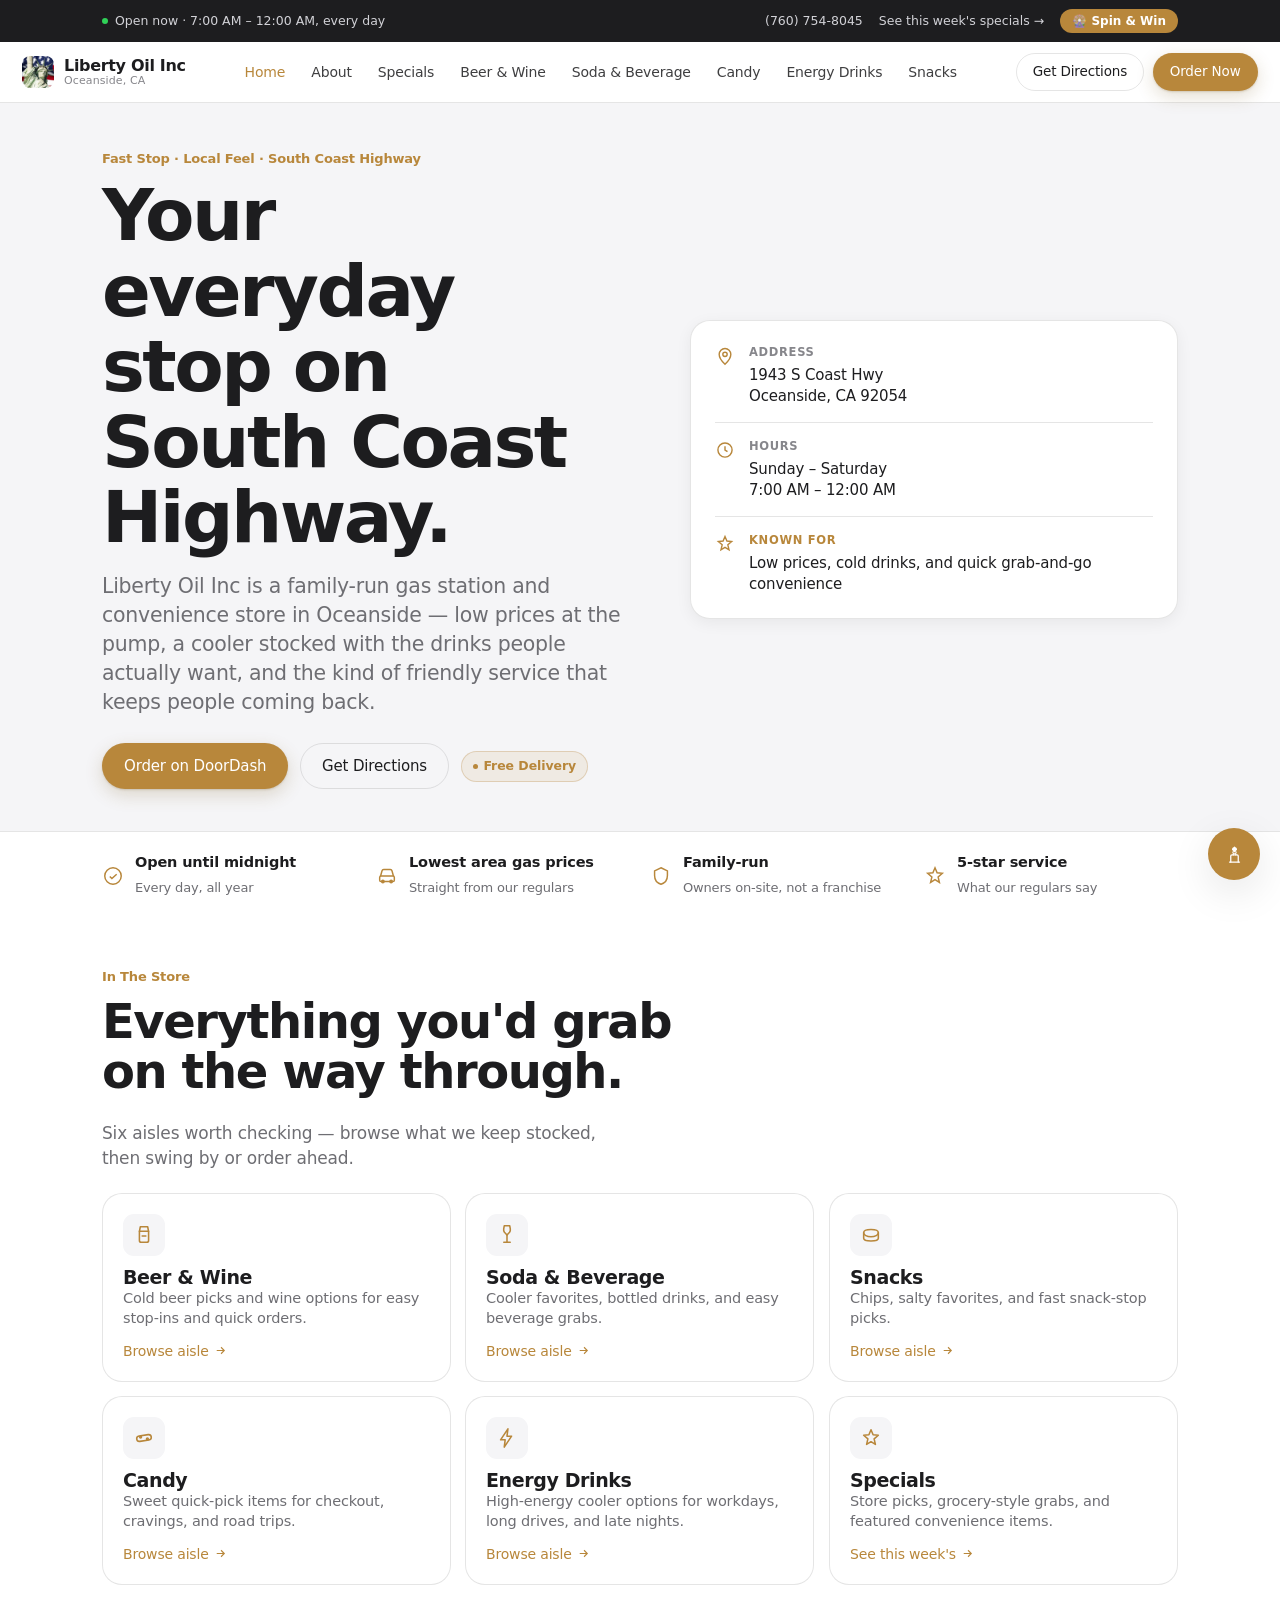
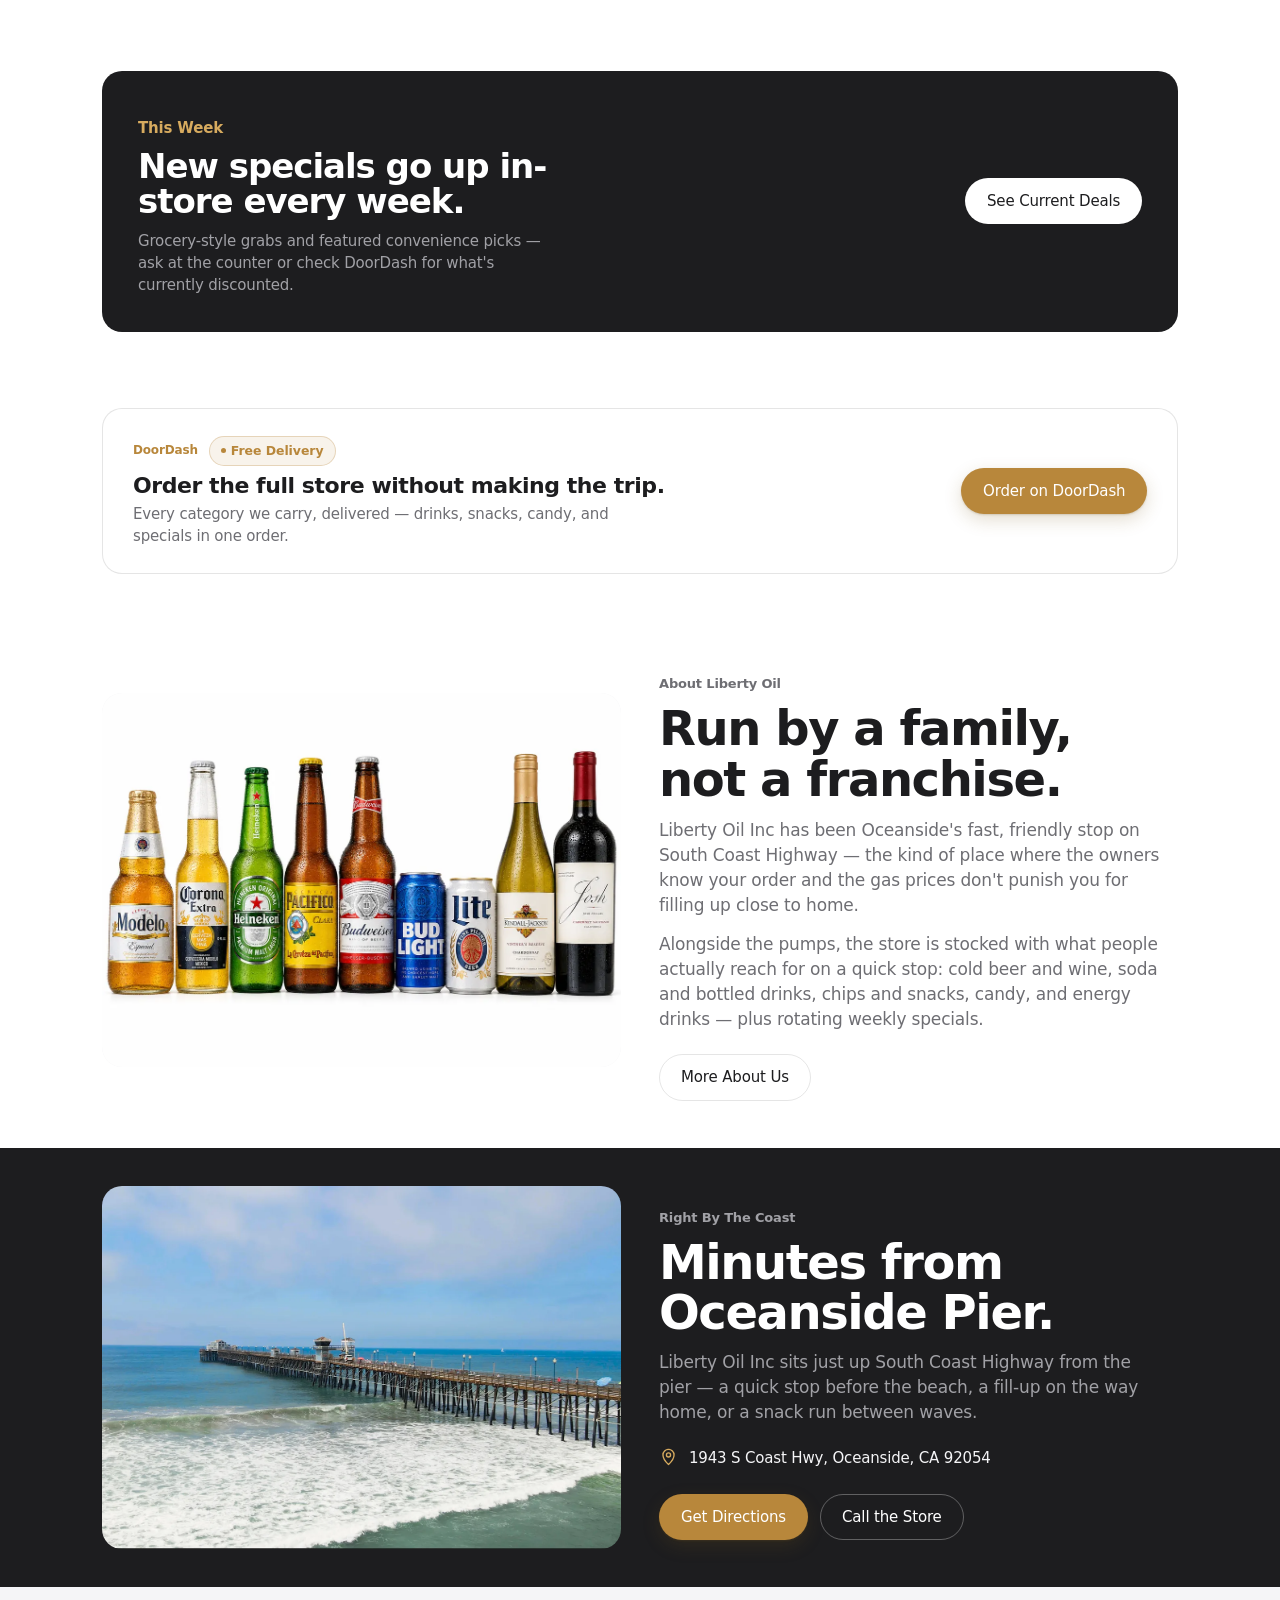
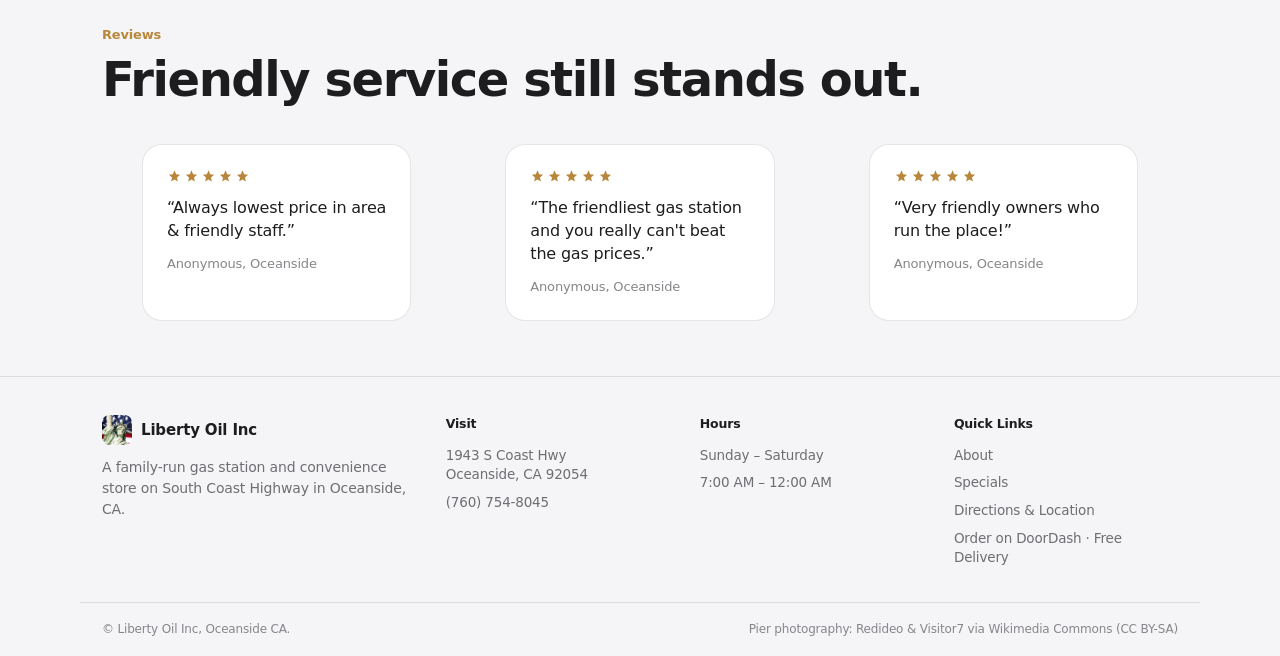
==== index.html @ 37304c06 "Add Free Delivery, 3D depth effects, tighter rhythm Free Delivery: a gold pill sits next to every Do" ====
<!DOCTYPE html>
<html lang="en">
<head>
  <meta charset="UTF-8">
  <meta name="viewport" content="width=device-width, initial-scale=1, viewport-fit=cover">
  <title>Liberty Oil Inc | Home</title>
  <meta name="description" content="Liberty Oil Inc in Oceanside, CA offers gas, drinks, snacks, candy, beer and wine, energy drinks, and weekly store picks.">
  <meta name="theme-color" content="#0a1c2e">
  <link rel="icon" href="assets/icons/favicon-32.png" sizes="32x32" type="image/png">
  <link rel="apple-touch-icon" href="assets/icons/apple-touch-icon.png">
  <meta name="apple-mobile-web-app-capable" content="yes">
  <meta name="apple-mobile-web-app-status-bar-style" content="black-translucent">
  <link rel="stylesheet" href="styles.css">
</head>
<body>
  <div class="topbar">
    <div class="container topbar-inner">
      <span class="open-status"><span class="open-dot"></span>Open now &middot; 7:00 AM &ndash; 12:00 AM, every day</span>
      <div class="topbar-actions">
        <a href="tel:+17607548045">(760) 754-8045</a>
        <a href="specials.html">See this week's specials &rarr;</a>
        <button class="spin-slot" id="spinSlot" type="button"></button>
      </div>
    </div>
  </div>
  <header class="site-header">
    <div class="nav">
      <a class="brand" href="index.html">
        <img class="brand-mark" src="assets/icons/logo-header.png" alt="" width="38" height="38">
        <span class="brand-text">
          <strong>Liberty Oil Inc</strong>
          <small>Oceanside, CA</small>
        </span>
      </a>
      <nav class="nav-links" id="navLinks" aria-label="Primary">
      <a class="active" href="index.html">Home</a>
      <a href="about.html">About</a>
      <a href="specials.html">Specials</a>
      <a href="beer-wine.html">Beer & Wine</a>
      <a href="soda-beverage.html">Soda & Beverage</a>
      <a href="candy.html">Candy</a>
      <a href="energy-drinks.html">Energy Drinks</a>
      <a href="snacks.html">Snacks</a>
        <a class="btn btn-ghost nav-links-cta" href="https://www.google.com/maps/search/?api=1&query=1943+S+Coast+Hwy+Oceanside+CA+92054" target="_blank" rel="noreferrer">Get Directions</a>
      </nav>
      <div class="nav-cta">
        <a class="btn btn-ghost btn-sm" href="https://www.google.com/maps/search/?api=1&query=1943+S+Coast+Hwy+Oceanside+CA+92054" target="_blank" rel="noreferrer">Get Directions</a>
        <a class="btn btn-primary btn-sm" href="https://www.doordash.com/convenience/store/24620532" target="_blank" rel="noreferrer">Order Now</a>
        <button class="nav-toggle" id="navToggle" aria-label="Menu" aria-expanded="false" aria-controls="navLinks">
          <svg viewBox="0 0 24 24" fill="none" stroke="currentColor" stroke-width="2" stroke-linecap="round"><path d="M4 7h16M4 12h16M4 17h16"/></svg>
        </button>
      </div>
    </div>
  </header>
<main>
  <section class="hero">
    <div class="container hero-inner">
      <div class="hero-copy">
        <p class="eyebrow">Fast Stop &middot; Local Feel &middot; South Coast Highway</p>
        <h1>Your everyday stop on South Coast Highway.</h1>
        <p class="lede">Liberty Oil Inc is a family-run gas station and convenience store in Oceanside &mdash; low prices at the pump, a cooler stocked with the drinks people actually want, and the kind of friendly service that keeps people coming back.</p>
        <div class="hero-cta-row">
          <a class="btn btn-primary" href="https://www.doordash.com/convenience/store/24620532" target="_blank" rel="noreferrer">Order on DoorDash</a>
          <a class="btn btn-ghost btn-on-dark" href="https://www.google.com/maps/search/?api=1&query=1943+S+Coast+Hwy+Oceanside+CA+92054" target="_blank" rel="noreferrer">Get Directions</a>
<span class="free-tag">Free Delivery</span>
        </div>
      </div>
      <aside class="signpost">
        <div class="signpost-inner">
          <div class="sign-row">
            <svg class="sign-icon" viewBox="0 0 24 24" fill="none" stroke="currentColor" stroke-width="1.7"><path d="M12 22s7-6.4 7-12a7 7 0 1 0-14 0c0 5.6 7 12 7 12Z"/><circle cx="12" cy="10" r="2.6"/></svg>
            <div>
              <div class="sign-label">Address</div>
              <div class="sign-value">1943 S Coast Hwy<br>Oceanside, CA 92054</div>
            </div>
          </div>
          <div class="sign-row">
            <svg class="sign-icon" viewBox="0 0 24 24" fill="none" stroke="currentColor" stroke-width="1.7"><circle cx="12" cy="12" r="8.5"/><path d="M12 7.5V12l3 2"/></svg>
            <div>
              <div class="sign-label">Hours</div>
              <div class="sign-value">Sunday &ndash; Saturday<br>7:00 AM &ndash; 12:00 AM</div>
            </div>
          </div>
          <div class="sign-row highlight">
            <svg class="sign-icon" viewBox="0 0 24 24" fill="none" stroke="currentColor" stroke-width="1.7"><path d="M12 3l2.3 5.4L20 9l-4.6 4 1.4 6-4.8-3-4.8 3 1.4-6L4 9l5.7-.6L12 3Z"/></svg>
            <div>
              <div class="sign-label">Known For</div>
              <div class="sign-value">Low prices, cold drinks, and quick grab-and-go convenience</div>
            </div>
          </div>
        </div>
      </aside>
    </div>
  </section>

  <div class="trust-strip">
    <div class="container trust-grid reveal-group">
      <div class="trust-item reveal">
        <svg class="trust-icon" viewBox="0 0 24 24" fill="none" stroke="currentColor" stroke-width="1.6"><circle cx="12" cy="12" r="9"/><path d="M8.5 12.5l2.3 2.3L16 10"/></svg>
        <div><strong>Open until midnight</strong><span>Every day, all year</span></div>
      </div>
      <div class="trust-item reveal">
        <svg class="trust-icon" viewBox="0 0 24 24" fill="none" stroke="currentColor" stroke-width="1.6"><path d="M5 12l1.5-5.5A2 2 0 0 1 8.4 5h7.2a2 2 0 0 1 1.9 1.5L19 12"/><rect x="4" y="12" width="16" height="6" rx="1.5"/><circle cx="7.5" cy="18" r="1.3"/><circle cx="16.5" cy="18" r="1.3"/></svg>
        <div><strong>Lowest area gas prices</strong><span>Straight from our regulars</span></div>
      </div>
      <div class="trust-item reveal">
        <svg class="trust-icon" viewBox="0 0 24 24" fill="none" stroke="currentColor" stroke-width="1.6"><path d="M12 3l7 3.5v5c0 4.7-3 8.3-7 9.5-4-1.2-7-4.8-7-9.5v-5L12 3Z"/></svg>
        <div><strong>Family-run</strong><span>Owners on-site, not a franchise</span></div>
      </div>
      <div class="trust-item reveal">
        <svg class="trust-icon" viewBox="0 0 24 24" fill="none" stroke="currentColor" stroke-width="1.6"><path d="M12 3l2.3 5.4L20 9l-4.6 4 1.4 6-4.8-3-4.8 3 1.4-6L4 9l5.7-.6L12 3Z"/></svg>
        <div><strong>5-star service</strong><span>What our regulars say</span></div>
      </div>
    </div>
  </div>

  <section class="section" id="categories">
    <div class="container">
      <div class="section-heading reveal">
        <div>
          <p class="eyebrow">In The Store</p>
          <h2>Everything you'd grab on the way through.</h2>
        </div>
        <p class="sub">Six aisles worth checking &mdash; browse what we keep stocked, then swing by or order ahead.</p>
      </div>
      <div class="category-grid reveal-group">
        <a class="cat-card reveal" href="beer-wine.html">
          <div class="cat-icon-wrap">
            <svg viewBox="0 0 24 24" fill="none" stroke="currentColor" stroke-width="1.7" stroke-linecap="round" stroke-linejoin="round"><path d="M8 3h8l1 5H7l1-5Z"/><path d="M7 8v10a2 2 0 0 0 2 2h6a2 2 0 0 0 2-2V8"/><path d="M10 13h4"/></svg>
          </div>
          <div>
            <h3>Beer & Wine</h3>
            <p>Cold beer picks and wine options for easy stop-ins and quick orders.</p>
          </div>
          <span class="cat-arrow">Browse aisle <svg viewBox="0 0 24 24" fill="none" stroke="currentColor" stroke-width="2"><path d="M5 12h14M13 6l6 6-6 6"/></svg></span>
        </a>

        <a class="cat-card reveal" href="soda-beverage.html">
          <div class="cat-icon-wrap">
            <svg viewBox="0 0 24 24" fill="none" stroke="currentColor" stroke-width="1.7" stroke-linecap="round" stroke-linejoin="round"><path d="M9 2h6l.6 3.3a5 5 0 0 1-.8 3.7L12 12l-2.8-3a5 5 0 0 1-.8-3.7L9 2Z"/><path d="M12 12v8"/><path d="M8.5 20h7"/></svg>
          </div>
          <div>
            <h3>Soda & Beverage</h3>
            <p>Cooler favorites, bottled drinks, and easy beverage grabs.</p>
          </div>
          <span class="cat-arrow">Browse aisle <svg viewBox="0 0 24 24" fill="none" stroke="currentColor" stroke-width="2"><path d="M5 12h14M13 6l6 6-6 6"/></svg></span>
        </a>

        <a class="cat-card reveal" href="snacks.html">
          <div class="cat-icon-wrap">
            <svg viewBox="0 0 24 24" fill="none" stroke="currentColor" stroke-width="1.7" stroke-linecap="round" stroke-linejoin="round"><path d="M4 9.5C4 7 8 6 12 6s8 1 8 3.5S16.5 14 12 14 4 12 4 9.5Z"/><path d="M4 9.5v6c0 1.7 3.6 3 8 3s8-1.3 8-3v-6"/></svg>
          </div>
          <div>
            <h3>Snacks</h3>
            <p>Chips, salty favorites, and fast snack-stop picks.</p>
          </div>
          <span class="cat-arrow">Browse aisle <svg viewBox="0 0 24 24" fill="none" stroke="currentColor" stroke-width="2"><path d="M5 12h14M13 6l6 6-6 6"/></svg></span>
        </a>

        <a class="cat-card reveal" href="candy.html">
          <div class="cat-icon-wrap">
            <svg viewBox="0 0 24 24" fill="none" stroke="currentColor" stroke-width="1.7" stroke-linecap="round" stroke-linejoin="round"><rect x="4" y="9" width="16" height="6" rx="3" transform="rotate(-8 12 12)"/><circle cx="8.3" cy="11" r="1"/><circle cx="15.7" cy="13" r="1"/></svg>
          </div>
          <div>
            <h3>Candy</h3>
            <p>Sweet quick-pick items for checkout, cravings, and road trips.</p>
          </div>
          <span class="cat-arrow">Browse aisle <svg viewBox="0 0 24 24" fill="none" stroke="currentColor" stroke-width="2"><path d="M5 12h14M13 6l6 6-6 6"/></svg></span>
        </a>

        <a class="cat-card reveal" href="energy-drinks.html">
          <div class="cat-icon-wrap">
            <svg viewBox="0 0 24 24" fill="none" stroke="currentColor" stroke-width="1.7" stroke-linecap="round" stroke-linejoin="round"><path d="M13 2 5 14h5l-1 8 8-12h-5l1-8Z"/></svg>
          </div>
          <div>
            <h3>Energy Drinks</h3>
            <p>High-energy cooler options for workdays, long drives, and late nights.</p>
          </div>
          <span class="cat-arrow">Browse aisle <svg viewBox="0 0 24 24" fill="none" stroke="currentColor" stroke-width="2"><path d="M5 12h14M13 6l6 6-6 6"/></svg></span>
        </a>

        <a class="cat-card reveal" href="specials.html">
          <div class="cat-icon-wrap">
            <svg viewBox="0 0 24 24" fill="none" stroke="currentColor" stroke-width="1.7" stroke-linecap="round" stroke-linejoin="round"><path d="M12 3l2.3 5.4L20 9l-4.6 4 1.4 6-4.8-3-4.8 3 1.4-6L4 9l5.7-.6L12 3Z"/></svg>
          </div>
          <div>
            <h3>Specials</h3>
            <p>Store picks, grocery-style grabs, and featured convenience items.</p>
          </div>
          <span class="cat-arrow">See this week's <svg viewBox="0 0 24 24" fill="none" stroke="currentColor" stroke-width="2"><path d="M5 12h14M13 6l6 6-6 6"/></svg></span>
        </a>
      </div>
    </div>
  </section>

  <section class="section-tight" id="specials">
    <div class="container">
      <div class="ribbon reveal">
        <div>
          <p class="eyebrow">This Week</p>
          <h2>New specials go up in-store every week.</h2>
          <p>Grocery-style grabs and featured convenience picks &mdash; ask at the counter or check DoorDash for what's currently discounted.</p>
        </div>
        <div class="ribbon-cta">
          <a class="btn btn-invert" href="specials.html">See Current Deals</a>
        </div>
      </div>
    </div>
  </section>

  <section class="section-tight">
    <div class="container">
      <div class="delivery-single reveal">
        <div>
          <span class="badge">DoorDash <span class="free-tag">Free Delivery</span></span>
          <h3>Order the full store without making the trip.</h3>
          <p>Every category we carry, delivered &mdash; drinks, snacks, candy, and specials in one order.</p>
        </div>
        <a class="btn btn-primary" href="https://www.doordash.com/convenience/store/24620532" target="_blank" rel="noreferrer">Order on DoorDash</a>
      </div>
    </div>
  </section>

  <section class="section" id="about">
    <div class="container about-wrap">
      <div class="about-visual reveal">
        <img src="assets/optimized/beer-wine.webp" alt="Beer and wine lineup at Liberty Oil Inc" loading="lazy">
      </div>
      <div class="about-copy reveal">
        <p class="eyebrow">About Liberty Oil</p>
        <h2>Run by a family, not a franchise.</h2>
        <p>Liberty Oil Inc has been Oceanside's fast, friendly stop on South Coast Highway &mdash; the kind of place where the owners know your order and the gas prices don't punish you for filling up close to home.</p>
        <p>Alongside the pumps, the store is stocked with what people actually reach for on a quick stop: cold beer and wine, soda and bottled drinks, chips and snacks, candy, and energy drinks &mdash; plus rotating weekly specials.</p>
        <div>
          <a class="btn btn-ghost" href="about.html">More About Us</a>
        </div>
      </div>
    </div>
  </section>

  <section class="section-tight location" id="location">
    <div class="container location-wrap">
      <div class="location-media reveal">
        <img src="assets/optimized/pier-drone.webp" alt="Aerial view of Oceanside Pier stretching into the Pacific" loading="lazy">
      </div>
      <div class="location-copy reveal">
        <p class="eyebrow">Right By The Coast</p>
        <h2>Minutes from Oceanside Pier.</h2>
        <p>Liberty Oil Inc sits just up South Coast Highway from the pier &mdash; a quick stop before the beach, a fill-up on the way home, or a snack run between waves.</p>
        <div class="location-address">
          <svg viewBox="0 0 24 24" fill="none" stroke="currentColor" stroke-width="1.7"><path d="M12 22s7-6.4 7-12a7 7 0 1 0-14 0c0 5.6 7 12 7 12Z"/><circle cx="12" cy="10" r="2.6"/></svg>
          <div>
            <strong>1943 S Coast Hwy, Oceanside, CA 92054</strong>
          </div>
        </div>
        <div class="location-actions">
          <a class="btn btn-primary" href="https://www.google.com/maps/search/?api=1&query=1943+S+Coast+Hwy+Oceanside+CA+92054" target="_blank" rel="noreferrer">Get Directions</a>
          <a class="btn btn-ghost btn-on-dark" href="tel:+17607548045">Call the Store</a>
        </div>
      </div>
    </div>
  </section>

  <section class="section-tight band" id="reviews">
    <div class="container">
      <div class="section-heading reveal">
        <div>
          <p class="eyebrow">Reviews</p>
          <h2>Friendly service still stands out.</h2>
        </div>
      </div>
      <div class="review-grid reveal-group">
        <blockquote class="review-card reveal">
          <div class="stars" aria-label="5 out of 5 stars"><svg viewBox="0 0 24 24" fill="currentColor"><path d="M12 2l2.6 6.2L21 9l-5 4.4L17.4 20 12 16.6 6.6 20 8 13.4 3 9l6.4-.8Z"/></svg><svg viewBox="0 0 24 24" fill="currentColor"><path d="M12 2l2.6 6.2L21 9l-5 4.4L17.4 20 12 16.6 6.6 20 8 13.4 3 9l6.4-.8Z"/></svg><svg viewBox="0 0 24 24" fill="currentColor"><path d="M12 2l2.6 6.2L21 9l-5 4.4L17.4 20 12 16.6 6.6 20 8 13.4 3 9l6.4-.8Z"/></svg><svg viewBox="0 0 24 24" fill="currentColor"><path d="M12 2l2.6 6.2L21 9l-5 4.4L17.4 20 12 16.6 6.6 20 8 13.4 3 9l6.4-.8Z"/></svg><svg viewBox="0 0 24 24" fill="currentColor"><path d="M12 2l2.6 6.2L21 9l-5 4.4L17.4 20 12 16.6 6.6 20 8 13.4 3 9l6.4-.8Z"/></svg></div>
          <p>&ldquo;Always lowest price in area &amp; friendly staff.&rdquo;</p>
          <div class="review-author">Anonymous, Oceanside</div>
        </blockquote>
        <blockquote class="review-card reveal">
          <div class="stars" aria-label="5 out of 5 stars"><svg viewBox="0 0 24 24" fill="currentColor"><path d="M12 2l2.6 6.2L21 9l-5 4.4L17.4 20 12 16.6 6.6 20 8 13.4 3 9l6.4-.8Z"/></svg><svg viewBox="0 0 24 24" fill="currentColor"><path d="M12 2l2.6 6.2L21 9l-5 4.4L17.4 20 12 16.6 6.6 20 8 13.4 3 9l6.4-.8Z"/></svg><svg viewBox="0 0 24 24" fill="currentColor"><path d="M12 2l2.6 6.2L21 9l-5 4.4L17.4 20 12 16.6 6.6 20 8 13.4 3 9l6.4-.8Z"/></svg><svg viewBox="0 0 24 24" fill="currentColor"><path d="M12 2l2.6 6.2L21 9l-5 4.4L17.4 20 12 16.6 6.6 20 8 13.4 3 9l6.4-.8Z"/></svg><svg viewBox="0 0 24 24" fill="currentColor"><path d="M12 2l2.6 6.2L21 9l-5 4.4L17.4 20 12 16.6 6.6 20 8 13.4 3 9l6.4-.8Z"/></svg></div>
          <p>&ldquo;The friendliest gas station and you really can't beat the gas prices.&rdquo;</p>
          <div class="review-author">Anonymous, Oceanside</div>
        </blockquote>
        <blockquote class="review-card reveal">
          <div class="stars" aria-label="5 out of 5 stars"><svg viewBox="0 0 24 24" fill="currentColor"><path d="M12 2l2.6 6.2L21 9l-5 4.4L17.4 20 12 16.6 6.6 20 8 13.4 3 9l6.4-.8Z"/></svg><svg viewBox="0 0 24 24" fill="currentColor"><path d="M12 2l2.6 6.2L21 9l-5 4.4L17.4 20 12 16.6 6.6 20 8 13.4 3 9l6.4-.8Z"/></svg><svg viewBox="0 0 24 24" fill="currentColor"><path d="M12 2l2.6 6.2L21 9l-5 4.4L17.4 20 12 16.6 6.6 20 8 13.4 3 9l6.4-.8Z"/></svg><svg viewBox="0 0 24 24" fill="currentColor"><path d="M12 2l2.6 6.2L21 9l-5 4.4L17.4 20 12 16.6 6.6 20 8 13.4 3 9l6.4-.8Z"/></svg><svg viewBox="0 0 24 24" fill="currentColor"><path d="M12 2l2.6 6.2L21 9l-5 4.4L17.4 20 12 16.6 6.6 20 8 13.4 3 9l6.4-.8Z"/></svg></div>
          <p>&ldquo;Very friendly owners who run the place!&rdquo;</p>
          <div class="review-author">Anonymous, Oceanside</div>
        </blockquote>
      </div>
    </div>
  </section>
</main>
  <footer class="site-footer">
    <div class="container footer-grid">
      <div>
        <div class="footer-brand">
          <img src="assets/icons/logo-header.png" alt="" width="30" height="30">
          <strong>Liberty Oil Inc</strong>
        </div>
        <p>A family-run gas station and convenience store on South Coast Highway in Oceanside, CA.</p>
      </div>
      <div class="footer-col">
        <h4>Visit</h4>
        <p>1943 S Coast Hwy<br>Oceanside, CA 92054</p>
        <a href="tel:+17607548045">(760) 754-8045</a>
      </div>
      <div class="footer-col">
        <h4>Hours</h4>
        <p>Sunday &ndash; Saturday</p>
        <p>7:00 AM &ndash; 12:00 AM</p>
      </div>
      <div class="footer-col">
        <h4>Quick Links</h4>
        <a href="about.html">About</a>
        <a href="specials.html">Specials</a>
        <a href="index.html#location">Directions &amp; Location</a>
        <a href="https://www.doordash.com/convenience/store/24620532" target="_blank" rel="noreferrer">Order on DoorDash &middot; Free Delivery</a>
      </div>
    </div>
    <div class="footer-bottom">
      <span>&copy; Liberty Oil Inc, Oceanside CA.</span>
      <span>Pier photography: Redideo &amp; Visitor7 via Wikimedia Commons (CC BY-SA)</span>
    </div>
  </footer>

  <div class="wheel-backdrop" id="wheelBackdrop" hidden>
    <div class="wheel-modal" role="dialog" aria-modal="true" aria-label="Spin to win">
      <button class="wheel-close" id="wheelClose" aria-label="Close">&times;</button>
      <p class="eyebrow">Spin To Win</p>
      <h3>Give it a spin!</h3>
      <p class="wheel-sub" id="wheelSub">Free Welch's Fruit Snacks with any $50+ purchase this week.</p>
      <div class="wheel-stage">
        <div class="wheel-pointer"></div>
        <div class="wheel-disc" id="wheelDisc"></div>
      </div>
      <button class="btn btn-primary" id="wheelSpinBtn" type="button">Spin the Wheel</button>
      <p class="wheel-result" id="wheelResult" hidden></p>
    </div>
  </div>

  <div class="ai-widget" id="aiWidget">
    <div class="ai-panel" id="aiPanel" hidden>
      <div class="ai-panel-head">
        <strong>Liberty Oil AI</strong>
        <button class="ai-close" id="aiClose" aria-label="Close">&times;</button>
      </div>
      <div class="ai-log" id="aiLog"><p class="ai-msg">Hi! Ask me about hours, specials, directions, or what we carry.</p></div>
      <form class="ai-form" id="aiForm">
        <input class="ai-input" id="aiInput" type="text" placeholder="Ask a question&hellip;" autocomplete="off">
        <button class="btn btn-primary btn-sm" type="submit">Ask</button>
      </form>
      <div class="ai-quick">
        <a class="btn btn-ghost btn-sm" href="tel:+17607548045">Call</a>
        <a class="btn btn-ghost btn-sm" href="https://www.google.com/maps/search/?api=1&query=1943+S+Coast+Hwy+Oceanside+CA+92054" target="_blank" rel="noreferrer">Directions</a>
        <a class="btn btn-ghost btn-sm" href="specials.html">Specials</a>
      </div>
    </div>
    <button class="ai-bubble" id="aiBubble" aria-label="Liberty Oil AI" aria-expanded="false">
      <svg viewBox="0 0 40 40" fill="none" xmlns="http://www.w3.org/2000/svg">
        <path d="M20 8v6" stroke="currentColor" stroke-width="2" stroke-linecap="round"/>
        <path d="M20 8c-2.4 0-4 1.8-4 3.6 0 2 4 4.4 4 4.4s4-2.4 4-4.4c0-1.8-1.6-3.6-4-3.6Z" fill="currentColor"/>
        <rect x="17.3" y="15" width="5.4" height="3" rx="0.8" stroke="currentColor" stroke-width="1.5"/>
        <path d="M18 18v3M22 18v3" stroke="currentColor" stroke-width="1.5" stroke-linecap="round"/>
        <path d="M14 32V22.5a2 2 0 0 1 2-2h8a2 2 0 0 1 2 2V32" stroke="currentColor" stroke-width="2" stroke-linecap="round" stroke-linejoin="round"/>
        <path d="M12 32h16" stroke="currentColor" stroke-width="2" stroke-linecap="round"/>
      </svg>
    </button>
  </div>

  <script src="assets/js/site.js?v=4"></script>
</body>
</html>
---- styles.css ----
/* Liberty Oil Inc
   Design system: Apple-style neutral ground, native SF/system type,
   gold as the single accent. The system font stack renders real SF Pro
   on Apple devices -- authentic, and zero webfont download. */

:root{
  --black:#1d1d1f;        /* Apple near-black text */
  --grey-1:#f5f5f7;       /* Apple signature light grey */
  --grey-2:#e8e8ed;
  --muted:#6e6e73;        /* Apple secondary text */
  --muted-2:#86868b;
  --white:#fff;
  --surface:#fff;
  --ink:var(--black);
  --gold:#b8873b;
  --gold-soft:#d7ab5f;
  --hairline:rgba(0,0,0,.10);
  --shadow:0 4px 16px rgba(0,0,0,.06);
  --shadow-lg:0 12px 40px rgba(0,0,0,.10);
  --r-lg:20px;
  --r-md:14px;
  --r-sm:10px;
  --ease:cubic-bezier(.32,.72,0,1);
  --font:-apple-system,BlinkMacSystemFont,"SF Pro Display","SF Pro Text","Segoe UI",Inter,system-ui,"Helvetica Neue",Arial,sans-serif;
  --page:1120px;
}
@media (prefers-color-scheme:dark){
  :root:not([data-theme="light"]){
    --black:#f5f5f7; --grey-1:#0a0a0c; --grey-2:#1d1d1f;
    --muted:#a1a1a6; --muted-2:#86868b;
    --white:#000; --surface:#141416; --ink:#f5f5f7;
    --gold:#d7ab5f; --gold-soft:#e5c489;
    --hairline:rgba(255,255,255,.12);
    --shadow:0 4px 16px rgba(0,0,0,.4);
    --shadow-lg:0 12px 40px rgba(0,0,0,.55);
  }
}
:root[data-theme="dark"]{
  --black:#f5f5f7; --grey-1:#0a0a0c; --grey-2:#1d1d1f;
  --muted:#a1a1a6; --muted-2:#86868b;
  --white:#000; --surface:#141416; --ink:#f5f5f7;
  --gold:#d7ab5f; --gold-soft:#e5c489;
  --hairline:rgba(255,255,255,.12);
  --shadow:0 4px 16px rgba(0,0,0,.4);
  --shadow-lg:0 12px 40px rgba(0,0,0,.55);
}

*,*::before,*::after{box-sizing:border-box;}
html{-webkit-text-size-adjust:100%;scroll-behavior:smooth;}
[id]{scroll-margin-top:88px;}
body{
  margin:0;background:var(--white);color:var(--ink);
  font-family:var(--font);font-size:17px;line-height:1.47;
  letter-spacing:-.01em;-webkit-font-smoothing:antialiased;
}
img,svg{max-width:100%;display:block;}
a{color:inherit;text-decoration:none;}
p{margin:0;}
ul{margin:0;padding:0;list-style:none;}
::selection{background:var(--gold);color:#fff;}
:focus-visible{outline:3px solid var(--gold);outline-offset:3px;border-radius:6px;}

/* ---------- Type scale: big, tight, confident ---------- */
h1,h2,h3{margin:0;color:var(--ink);font-weight:700;line-height:1.05;text-wrap:balance;}
h1{font-size:clamp(38px,6.2vw,72px);letter-spacing:-.035em;}
h2{font-size:clamp(30px,4.2vw,48px);letter-spacing:-.03em;}
h3{font-size:21px;letter-spacing:-.02em;font-weight:600;}
.lede{font-size:clamp(17px,1.6vw,21px);line-height:1.42;color:var(--muted);letter-spacing:-.012em;}
.eyebrow{font-size:13px;font-weight:600;color:var(--gold);margin:0 0 10px;}
.sub{color:var(--muted);font-size:17px;max-width:46ch;}
.container{width:100%;max-width:var(--page);margin:0 auto;padding:0 22px;}

/* ---------- Sections: compact rhythm, less scrolling ---------- */
.section{padding:48px 22px;}
.section-tight{padding:38px 22px;}
.band{background:var(--grey-1);}
.section-heading{margin-bottom:22px;display:flex;align-items:flex-end;justify-content:space-between;gap:24px;flex-wrap:wrap;}

/* ---------- Top bar ---------- */
.topbar{background:var(--black);color:#f5f5f7;font-size:12.5px;letter-spacing:0;}
.topbar-inner{display:flex;align-items:center;justify-content:space-between;gap:10px 18px;padding:9px 22px;flex-wrap:wrap;}
.open-status{display:inline-flex;align-items:center;gap:7px;color:#d2d2d7;white-space:nowrap;}
.open-dot{width:6px;height:6px;border-radius:50%;background:#30d158;flex:none;}
.topbar-actions{display:flex;align-items:center;gap:16px;flex-wrap:wrap;}
.topbar-actions a{color:#d2d2d7;white-space:nowrap;}
.topbar-actions a:hover{color:#fff;}

/* ---------- Header: translucent chrome ---------- */
.site-header{
  position:sticky;top:0;z-index:40;
  background:rgba(255,255,255,.78);
  -webkit-backdrop-filter:saturate(180%) blur(20px);
  backdrop-filter:saturate(180%) blur(20px);
  border-bottom:1px solid var(--hairline);
}
.nav{display:flex;align-items:center;justify-content:space-between;gap:18px;max-width:1320px;margin:0 auto;padding:11px 22px;}
.brand{display:flex;align-items:center;gap:10px;flex:none;}
.brand-mark{width:32px;height:32px;border-radius:8px;flex:none;}
.brand-text{display:flex;flex-direction:column;line-height:1.1;white-space:nowrap;}
.brand-text strong{font-size:16px;font-weight:600;letter-spacing:-.02em;}
.brand-text small{font-size:11px;color:var(--muted-2);letter-spacing:.01em;}
.nav-links{display:flex;align-items:center;gap:26px;flex:none;}
.nav-links a{font-size:14px;color:var(--ink);opacity:.85;}
.nav-links a:hover{opacity:1;}
.nav-links a.active{color:var(--gold);opacity:1;font-weight:500;}
.nav-cta{display:flex;align-items:center;gap:9px;flex:none;}

/* ---------- Buttons: Apple capsules ---------- */
.btn{
  display:inline-flex;align-items:center;justify-content:center;gap:7px;
  font-family:var(--font);font-size:15px;font-weight:500;letter-spacing:-.01em;
  padding:11px 21px;border-radius:980px;border:1px solid transparent;
  cursor:pointer;white-space:nowrap;
  transition:background-color .25s var(--ease),color .25s var(--ease),transform .18s var(--ease),border-color .25s var(--ease);
}
.btn-primary{background:var(--gold);color:#fff;}
.btn-primary:hover{background:var(--gold-soft);}
.btn-ghost,.btn-secondary{background:transparent;border-color:var(--hairline);color:var(--ink);}
.btn-ghost:hover,.btn-secondary:hover{border-color:var(--ink);}
.btn-invert{background:var(--white);color:var(--ink);}
.btn-invert:hover{background:var(--grey-1);}
/* .btn-on-dark is legacy from the old navy hero. Those heroes are light
   now, so it defaults to a normal ghost button and only goes white-on-dark
   inside genuinely dark bands. */
.btn-on-dark{background:transparent;border-color:var(--hairline);color:var(--ink);}
.btn-on-dark:hover{border-color:var(--ink);}
.location .btn-on-dark,.ribbon .btn-on-dark{border-color:rgba(255,255,255,.3);color:#fff;}
.location .btn-on-dark:hover,.ribbon .btn-on-dark:hover{background:rgba(255,255,255,.12);border-color:rgba(255,255,255,.55);}
.btn-sm{padding:8px 16px;font-size:13.5px;}
.btn:active{transform:scale(.97);}

/* ---------- Hero ---------- */
.hero{background:var(--grey-1);color:var(--ink);position:relative;overflow:hidden;}
.hero-inner{
  max-width:var(--page);margin:0 auto;padding:46px 22px 42px;
  display:grid;grid-template-columns:1.05fr .95fr;gap:48px;align-items:center;
}
.hero-copy h1{margin-bottom:16px;}
.hero-copy .lede{max-width:44ch;}
.hero-cta-row{display:flex;align-items:center;gap:12px;flex-wrap:wrap;margin-top:26px;}
@keyframes rise{from{opacity:0;transform:translateY(14px);}to{opacity:1;transform:none;}}
.hero-copy{animation:rise .7s var(--ease) both;}
.hero .signpost{animation:rise .7s var(--ease) .1s both;}
.page-hero{background:var(--grey-1);padding:44px 22px 38px;}
.page-hero .container{animation:rise .6s var(--ease) both;}
.page-hero h1{max-width:18ch;}
.page-hero .lede{margin-top:14px;max-width:52ch;}
.page-actions{display:flex;gap:12px;flex-wrap:wrap;margin-top:24px;}
.inventory-note{
  margin-top:18px;display:inline-block;font-size:13px;color:var(--muted);
  background:var(--white);border:1px solid var(--hairline);
  padding:9px 14px;border-radius:var(--r-sm);
}

/* ---------- Spec card (hero aside) ---------- */
.signpost{background:var(--surface);border:1px solid var(--hairline);border-radius:var(--r-lg);box-shadow:var(--shadow);}
.signpost-inner{padding:8px 24px;}
.sign-row{display:flex;gap:14px;align-items:flex-start;padding:15px 0;border-top:1px solid var(--hairline);}
.sign-row:first-child{border-top:none;}
.sign-icon{flex:none;width:20px;height:20px;color:var(--gold);margin-top:2px;}
.sign-label{font-size:11.5px;font-weight:600;letter-spacing:.06em;text-transform:uppercase;color:var(--muted-2);margin-bottom:4px;}
.sign-value{font-size:15px;font-weight:500;line-height:1.4;}
.sign-row.highlight .sign-label{color:var(--gold);}

/* ---------- Trust strip ---------- */
.trust-strip{background:var(--white);border-top:1px solid var(--hairline);}
.trust-grid{display:grid;grid-template-columns:repeat(4,1fr);gap:20px;max-width:var(--page);margin:0 auto;padding:20px 22px;}
.trust-item{display:flex;align-items:center;gap:11px;}
.trust-icon{flex:none;width:22px;height:22px;color:var(--gold);}
.trust-item strong{display:block;font-size:14.5px;font-weight:600;letter-spacing:-.01em;}
.trust-item span{font-size:13px;color:var(--muted);}

/* ---------- Category cards ---------- */
.category-grid{display:grid;grid-template-columns:repeat(3,1fr);gap:14px;}
.cat-card{
  background:var(--surface);border:1px solid var(--hairline);border-radius:var(--r-lg);
  padding:20px;display:flex;flex-direction:column;gap:12px;color:var(--ink);
  transition:transform .35s var(--ease),box-shadow .35s var(--ease);
}
.cat-card:hover{transform:translateY(-4px);box-shadow:var(--shadow-lg);}
.cat-icon-wrap{width:42px;height:42px;border-radius:11px;background:var(--grey-1);display:flex;align-items:center;justify-content:center;}
.cat-icon-wrap svg{width:22px;height:22px;color:var(--gold);}
.cat-card h3{font-size:19px;}
.cat-card p{color:var(--muted);font-size:14.5px;flex:1;line-height:1.4;}
.cat-arrow{display:inline-flex;align-items:center;gap:5px;font-size:14px;font-weight:500;color:var(--gold);}
.cat-arrow svg{width:13px;height:13px;transition:transform .3s var(--ease);}
.cat-card:hover .cat-arrow svg{transform:translateX(4px);}

/* ---------- Specials grid ---------- */
.specials-grid{display:grid;grid-template-columns:repeat(4,1fr);gap:14px;}
.special-item{
  background:var(--surface);border:1px solid var(--hairline);border-radius:var(--r-lg);
  padding:16px;display:flex;flex-direction:column;gap:4px;
  transition:transform .35s var(--ease),box-shadow .35s var(--ease);
}
.special-item:hover{transform:translateY(-4px);box-shadow:var(--shadow-lg);}
.special-media{position:relative;width:100%;padding-top:100%;background:var(--grey-1);border-radius:var(--r-md);overflow:hidden;margin-bottom:10px;}
.special-media img{position:absolute;inset:0;width:100%;height:100%;object-fit:contain;padding:12px;box-sizing:border-box;}
.special-item h3{font-size:15.5px;font-weight:600;}
.special-price{font-size:22px;font-weight:700;letter-spacing:-.03em;color:var(--ink);}
.special-item .note{font-size:13px;color:var(--muted);}

/* ---------- Showcase / gallery ---------- */
.showcase{display:grid;grid-template-columns:1fr 1fr;gap:40px;align-items:center;}
.showcase-media{position:relative;width:100%;padding-top:75%;background:var(--grey-1);border-radius:var(--r-lg);overflow:hidden;}
.showcase-media img{position:absolute;inset:0;width:100%;height:100%;object-fit:contain;padding:26px;box-sizing:border-box;}
.showcase-copy p{color:var(--muted);margin-top:12px;max-width:46ch;}
.showcase-links{display:flex;gap:12px;flex-wrap:wrap;margin-top:22px;}
.chip-row{display:flex;flex-wrap:wrap;gap:8px;margin-top:20px;}
.chip{background:var(--grey-1);border-radius:980px;padding:7px 14px;font-size:13px;font-weight:500;color:var(--muted);}
.mini-gallery{display:grid;grid-template-columns:repeat(3,1fr);gap:16px;}
.mini-gallery figure{margin:0;background:var(--surface);border:1px solid var(--hairline);border-radius:var(--r-lg);overflow:hidden;}
.mini-gallery .figure-media{position:relative;width:100%;padding-top:75%;background:var(--grey-1);overflow:hidden;}
.mini-gallery img{position:absolute;inset:0;width:100%;height:100%;object-fit:contain;padding:16px;box-sizing:border-box;}
.mini-gallery figcaption{padding:12px 14px;font-size:13.5px;color:var(--muted);}

/* ---------- Ribbon (dark feature band) ---------- */
.ribbon{
  background:var(--black);color:#f5f5f7;border-radius:var(--r-lg);
  padding:36px 36px;display:flex;align-items:center;justify-content:space-between;
  gap:28px;flex-wrap:wrap;
}
.ribbon h2{color:#fff;font-size:clamp(24px,3vw,34px);max-width:22ch;}
.ribbon .eyebrow{color:var(--gold-soft);}
.ribbon p{color:#a1a1a6;margin-top:10px;max-width:44ch;font-size:15px;}
.ribbon-cta{flex:none;}

/* ---------- Delivery ---------- */
.delivery-single{
  display:flex;align-items:center;justify-content:space-between;gap:26px;flex-wrap:wrap;
  background:var(--surface);border:1px solid var(--hairline);border-radius:var(--r-lg);padding:26px 30px;
}
.badge{display:inline-block;font-size:12px;font-weight:600;color:var(--gold);margin-bottom:8px;}
.delivery-single h3{font-size:22px;}
.delivery-single p{color:var(--muted);font-size:15px;margin-top:6px;max-width:52ch;}

/* ---------- Reviews ---------- */
.review-grid{display:grid;grid-template-columns:repeat(3,1fr);gap:14px;}
.review-card{background:var(--surface);border:1px solid var(--hairline);border-radius:var(--r-lg);padding:24px;display:flex;flex-direction:column;gap:12px;}
.stars{display:flex;gap:2px;color:var(--gold);}
.stars svg{width:15px;height:15px;}
.review-card p{font-size:16px;line-height:1.45;letter-spacing:-.012em;}
.review-author{font-size:13px;color:var(--muted-2);}

/* ---------- About + location ---------- */
.about-wrap{display:grid;grid-template-columns:1fr 1fr;gap:38px;align-items:center;}
.about-visual{position:relative;width:100%;padding-top:72%;border-radius:var(--r-lg);overflow:hidden;background:var(--grey-1);}
.about-visual img{position:absolute;inset:0;width:100%;height:100%;object-fit:cover;}
.about-copy p{color:var(--muted);margin-top:14px;max-width:48ch;}
.about-copy .btn{margin-top:22px;}
.about-panel{background:var(--surface);border:1px solid var(--hairline);border-radius:var(--r-lg);padding:26px;}
.about-panel h3{font-size:17px;margin-bottom:14px;}
.check-list{display:flex;flex-direction:column;gap:11px;}
.check-list li{display:flex;align-items:flex-start;gap:9px;font-size:15px;color:var(--muted);}
.check-list li svg{flex:none;width:17px;height:17px;color:var(--gold);margin-top:2px;}

.location{background:var(--black);color:#f5f5f7;}
.location-wrap{display:grid;grid-template-columns:1fr 1fr;gap:38px;align-items:center;}
.location-media{position:relative;width:100%;padding-top:70%;border-radius:var(--r-lg);overflow:hidden;}
.location-media img{position:absolute;inset:0;width:100%;height:100%;object-fit:cover;transition:transform .6s var(--ease);}
.location-media:hover img{transform:scale(1.03);}
.location-copy h2{color:#fff;}
.location-copy p{color:#a1a1a6;margin-top:12px;max-width:46ch;}
.location-address{margin-top:20px;display:flex;align-items:flex-start;gap:11px;}
.location-address svg{flex:none;width:19px;height:19px;color:var(--gold-soft);margin-top:2px;}
.location-address strong{font-size:15px;font-weight:500;color:#f5f5f7;}
.location-actions{display:flex;gap:12px;flex-wrap:wrap;margin-top:24px;}

/* ---------- Footer ---------- */
.site-footer{background:var(--grey-1);color:var(--muted);font-size:14px;border-top:1px solid var(--hairline);}
.footer-grid{display:grid;grid-template-columns:1.4fr 1fr 1fr 1fr;gap:30px;max-width:var(--page);margin:0 auto;padding:38px 22px 26px;}
.footer-brand{display:flex;align-items:center;gap:9px;margin-bottom:12px;}
.footer-brand img{border-radius:7px;}
.footer-brand strong{font-size:15px;font-weight:600;color:var(--ink);}
.footer-col h4{font-size:12.5px;font-weight:600;color:var(--ink);margin:0 0 12px;}
.footer-col p,.footer-col a{font-size:13.5px;color:var(--muted);margin:0 0 8px;display:block;line-height:1.45;}
.footer-col a:hover{color:var(--gold);}
.footer-bottom{border-top:1px solid var(--hairline);max-width:var(--page);margin:0 auto;padding:18px 22px;font-size:12px;color:var(--muted-2);display:flex;justify-content:space-between;gap:10px;flex-wrap:wrap;}

/* ---------- Spin slot ---------- */
.spin-slot{
  background:var(--gold);color:#fff;border:none;border-radius:980px;
  font-family:var(--font);font-weight:600;font-size:12px;padding:5px 12px;
  cursor:pointer;white-space:nowrap;font-variant-numeric:tabular-nums;
}
.spin-slot:empty{display:none;}
.spin-slot-cooldown{background:rgba(255,255,255,.14);color:#d2d2d7;}

/* ---------- Wheel modal ---------- */
.wheel-backdrop{position:fixed;inset:0;z-index:90;background:rgba(0,0,0,.45);-webkit-backdrop-filter:blur(16px);backdrop-filter:blur(16px);display:flex;align-items:center;justify-content:center;padding:20px;}
.wheel-backdrop[hidden]{display:none;}
.wheel-modal{position:relative;background:var(--surface);border-radius:24px;box-shadow:var(--shadow-lg);padding:30px 26px 26px;max-width:360px;width:100%;text-align:center;max-height:92vh;overflow-y:auto;}
.wheel-modal h3{font-size:24px;font-weight:700;letter-spacing:-.03em;}
.wheel-sub{font-size:14px;color:var(--muted);margin-top:8px;}
.wheel-close{position:absolute;top:12px;right:12px;width:30px;height:30px;border:none;border-radius:50%;background:var(--grey-1);color:var(--muted);font-size:18px;line-height:1;cursor:pointer;}
.wheel-stage{position:relative;width:250px;height:250px;margin:22px auto;}
.wheel-pointer{position:absolute;top:-6px;left:50%;transform:translateX(-50%);width:0;height:0;border-left:12px solid transparent;border-right:12px solid transparent;border-top:20px solid var(--gold);z-index:2;}
.wheel-disc{
  width:100%;height:100%;border-radius:50%;position:relative;
  border:6px solid var(--surface);box-shadow:0 0 0 1px var(--hairline),var(--shadow-lg);
  background:
    repeating-conic-gradient(from 0deg,transparent 0deg 44deg,rgba(255,255,255,.5) 44deg 45deg),
    conic-gradient(from 0deg,
      #1d1d1f 0deg 45deg,#b8873b 45deg 90deg,#1d1d1f 90deg 135deg,#b8873b 135deg 180deg,
      #1d1d1f 180deg 225deg,#b8873b 225deg 270deg,#1d1d1f 270deg 315deg,#b8873b 315deg 360deg);
  transition:transform 3.6s cubic-bezier(.18,.65,.24,1);
  will-change:transform;backface-visibility:hidden;transform:translateZ(0) rotate(0deg);
}
.wheel-result{margin-top:16px;font-size:14.5px;font-weight:500;background:var(--grey-1);border-radius:var(--r-md);padding:12px 14px;line-height:1.45;}
.wheel-result[hidden]{display:none;}
#wheelSpinBtn:disabled{opacity:.5;cursor:default;}

/* ---------- AI widget ---------- */
.ai-widget{position:fixed;right:20px;bottom:20px;z-index:70;touch-action:none;}
.ai-bubble{width:52px;height:52px;border-radius:50%;background:var(--gold);border:none;box-shadow:var(--shadow-lg);display:flex;align-items:center;justify-content:center;cursor:grab;color:#fff;padding:0;}
.ai-bubble:active{cursor:grabbing;}
.ai-bubble svg{width:25px;height:25px;}
.ai-panel{
  position:absolute;bottom:64px;right:0;width:290px;max-width:calc(100vw - 32px);
  background:var(--surface);
  -webkit-backdrop-filter:saturate(180%) blur(24px);backdrop-filter:saturate(180%) blur(24px);
  border:1px solid var(--hairline);border-radius:20px;box-shadow:var(--shadow-lg);
  padding:16px;display:flex;flex-direction:column;gap:10px;
}
.ai-panel[hidden]{display:none;}
.ai-panel-head{display:flex;align-items:center;justify-content:space-between;}
.ai-panel-head strong{font-size:15px;font-weight:600;letter-spacing:-.02em;}
.ai-close{background:none;border:none;font-size:19px;line-height:1;cursor:pointer;color:var(--muted);padding:2px 4px;}
.ai-log{max-height:190px;overflow-y:auto;display:flex;flex-direction:column;gap:8px;}
.ai-msg{font-size:14px;line-height:1.4;background:var(--grey-1);border-radius:14px;padding:9px 12px;word-break:break-word;}
.ai-msg.user{background:var(--gold);color:#fff;align-self:flex-end;}
.ai-form{display:flex;gap:7px;}
.ai-input{flex:1 1 auto;min-width:0;width:0;border:1px solid var(--hairline);border-radius:12px;padding:9px 12px;font-size:16px;font-family:var(--font);background:var(--surface);color:var(--ink);}
.ai-form .btn{flex:0 0 auto;padding:9px 14px;}
.ai-quick{display:flex;gap:6px;flex-wrap:wrap;}
.ai-quick .btn{flex:1 1 auto;padding:7px 10px;font-size:12.5px;}

/* ---------- Mobile nav ---------- */
.nav-toggle{display:none;background:transparent;border:1px solid var(--hairline);border-radius:9px;width:38px;height:38px;align-items:center;justify-content:center;color:var(--ink);cursor:pointer;padding:0;}
.nav-toggle svg{width:19px;height:19px;}
.nav-links-cta{display:none;}

/* ---------- Scroll reveal ---------- */
.js .reveal{opacity:0;transform:translateY(16px);transition:opacity .6s var(--ease),transform .6s var(--ease);}
.js .reveal.is-visible{opacity:1;transform:none;}
.js .reveal-group .reveal:nth-child(2){transition-delay:.05s;}
.js .reveal-group .reveal:nth-child(3){transition-delay:.1s;}
.js .reveal-group .reveal:nth-child(4){transition-delay:.15s;}
.js .reveal-group .reveal:nth-child(5){transition-delay:.2s;}
.js .reveal-group .reveal:nth-child(6){transition-delay:.25s;}


/* ---------- Dark mode component overrides ----------
   These must live inside the media query: :root:not([data-theme="light"])
   also matches the default (no attribute) state, so on its own it would
   leak dark styling into light mode. */
@media (prefers-color-scheme:dark){
  :root:not([data-theme="light"]) .topbar{background:#000;}
  :root:not([data-theme="light"]) .site-header{background:rgba(0,0,0,.72);}
  :root:not([data-theme="light"]) .ribbon,
  :root:not([data-theme="light"]) .location{background:var(--grey-2);}
  :root:not([data-theme="light"]) .ribbon h2,
  :root:not([data-theme="light"]) .location-copy h2,
  :root:not([data-theme="light"]) .location-address strong{color:var(--ink);}
}
:root[data-theme="dark"] .topbar{background:#000;}
:root[data-theme="dark"] .site-header{background:rgba(0,0,0,.72);}
:root[data-theme="dark"] .ribbon,
:root[data-theme="dark"] .location{background:var(--grey-2);}
:root[data-theme="dark"] .ribbon h2,
:root[data-theme="dark"] .location-copy h2,
:root[data-theme="dark"] .location-address strong{color:var(--ink);}

/* ---------- Responsive ---------- */
@media (max-width:1040px){
  .nav-links{
    position:absolute;top:100%;left:0;right:0;flex-direction:column;align-items:stretch;gap:0;
    background:var(--surface);border-bottom:1px solid var(--hairline);
    max-height:0;overflow:hidden;opacity:0;transition:max-height .35s var(--ease),opacity .25s var(--ease);
  }
  .nav-links.is-open{max-height:75vh;opacity:1;overflow-y:auto;box-shadow:var(--shadow-lg);}
  .nav-links a{padding:15px 22px;border-top:1px solid var(--hairline);font-size:16px;}
  .nav-links a:first-child{border-top:none;}
  .nav-links-cta{display:inline-flex;margin:14px 22px 18px;}
  .nav-toggle{display:inline-flex;}
  .nav-cta .btn-ghost{display:none;}
}
@media (max-width:900px){
  .hero-inner{grid-template-columns:1fr;gap:34px;padding:48px 22px 44px;}
  .trust-grid{grid-template-columns:repeat(2,1fr);}
  .category-grid{grid-template-columns:repeat(2,1fr);}
  .specials-grid{grid-template-columns:repeat(2,1fr);}
  .about-wrap,.location-wrap,.showcase{grid-template-columns:1fr;gap:28px;}
  .location-wrap .location-media{order:-1;}
  .review-grid{grid-template-columns:1fr;}
  .footer-grid{grid-template-columns:1fr 1fr;}
}
@media (max-width:640px){
  body{font-size:16px;}
  .section{padding:40px 20px;}
  .section-tight{padding:32px 20px;}
  .section-heading{margin-bottom:26px;}
  .category-grid,.mini-gallery{grid-template-columns:1fr;}
  .trust-grid{grid-template-columns:1fr 1fr;gap:16px;}
  .ribbon{padding:30px 24px;}
  .delivery-single{padding:26px 22px;}
  .footer-grid{grid-template-columns:1fr;gap:26px;padding:40px 20px 26px;}
  .wheel-stage{width:210px;height:210px;}
  .ai-widget{right:14px;bottom:14px;}
}
@media (max-width:430px){
  .topbar{font-size:11.5px;}
  .topbar-inner{gap:5px 12px;padding:7px 18px;}
  .specials-grid{grid-template-columns:1fr 1fr;gap:12px;}
  .special-item{padding:12px;}
  .special-price{font-size:19px;}
}
@media (prefers-reduced-motion:reduce){
  *{transition:none !important;animation:none !important;}
  html{scroll-behavior:auto;}
  .wheel-disc{transition:transform 1s ease-out !important;}
}

/* ============================================================
   Dimension layer — 3D depth, pointer parallax, official polish
   Every effect is transform/opacity only (compositor-friendly),
   pointer-driven effects are disabled on touch and reduced-motion.
   ============================================================ */

/* Free delivery tag */
.free-tag{
  display:inline-flex;align-items:center;gap:5px;
  font-size:12.5px;font-weight:600;letter-spacing:-.005em;
  color:var(--gold);background:rgba(184,135,59,.10);
  border:1px solid rgba(184,135,59,.28);
  padding:5px 11px;border-radius:980px;white-space:nowrap;
}
.free-tag::before{
  content:"";width:5px;height:5px;border-radius:50%;
  background:var(--gold);flex:none;
}
.badge .free-tag{margin-left:7px;}
.location .free-tag,.ribbon .free-tag{
  color:var(--gold-soft);background:rgba(215,171,95,.14);border-color:rgba(215,171,95,.34);
}
.location .free-tag::before,.ribbon .free-tag::before{background:var(--gold-soft);}

/* ---- 3D stage: cards tilt toward the pointer ---- */
.category-grid,.specials-grid,.review-grid,.mini-gallery{perspective:1100px;}
.cat-card,.special-item{
  transform-style:preserve-3d;
  will-change:transform;
  transition:transform .5s var(--ease),box-shadow .5s var(--ease);
}
.cat-card.tilt,.special-item.tilt{transition:transform .12s linear,box-shadow .4s var(--ease);}
.cat-card:hover,.special-item:hover{box-shadow:var(--shadow-lg);}
/* icon + media lift off the card surface while tilting */
.cat-icon-wrap,.special-media{transform:translateZ(0);transition:transform .5s var(--ease);}
.cat-card:hover .cat-icon-wrap{transform:translateZ(34px) scale(1.04);}
.special-item:hover .special-media{transform:translateZ(26px);}
.cat-card:hover h3,.cat-card:hover .cat-arrow{transform:translateZ(18px);}
.cat-card h3,.cat-card .cat-arrow{transition:transform .5s var(--ease);}

/* Specular sheen that follows the pointer across a tilted card */
.cat-card::after,.special-item::after{
  content:"";position:absolute;inset:0;border-radius:inherit;pointer-events:none;
  background:radial-gradient(340px circle at var(--mx,50%) var(--my,0%),rgba(255,255,255,.30),transparent 62%);
  opacity:0;transition:opacity .4s var(--ease);
}
.cat-card,.special-item{position:relative;}
.cat-card:hover::after,.special-item:hover::after{opacity:1;}

/* ---- Hero: layered parallax depth ---- */
.hero{perspective:1200px;}
.hero-inner{transform-style:preserve-3d;}
.signpost{
  transform:translate3d(0,var(--py,0px),0);
  transition:box-shadow .5s var(--ease);
  will-change:transform;
}
.hero .signpost:hover{box-shadow:var(--shadow-lg);}

/* ---- Scroll reveal with a touch of rotation ---- */
.js .reveal{transform:translate3d(0,18px,0) rotateX(4deg);transform-origin:50% 100%;}
.js .reveal.is-visible{transform:none;}

/* ---- Buttons: physical press ---- */
.btn{transform:translateZ(0);}
.btn-primary{box-shadow:0 1px 2px rgba(120,88,32,.22),0 6px 18px rgba(120,88,32,.20);}
.btn-primary:hover{box-shadow:0 2px 6px rgba(120,88,32,.26),0 12px 28px rgba(120,88,32,.28);transform:translateY(-1px);}
.btn:active{transform:translateY(0) scale(.97);}

/* ---- Media: gentle depth on hover ---- */
.showcase-media,.about-visual{overflow:hidden;}
.showcase-media img,.about-visual img{transition:transform .7s var(--ease);}
.showcase-media:hover img,.about-visual:hover img{transform:scale(1.04);}

/* ---- Official trust bar ---- */
.trust-item{transition:transform .4s var(--ease);}
.trust-item:hover{transform:translateY(-2px);}

/* ---- Floating widget depth ---- */
.ai-bubble{transition:transform .4s var(--ease),box-shadow .4s var(--ease);}
.ai-bubble:hover{transform:translateY(-2px) scale(1.05);}

/* Touch devices: no hover tilt, no sheen (they stick on tap) */
@media (hover:none){
  .cat-card:hover,.special-item:hover{transform:none;}
  .cat-card::after,.special-item::after{display:none;}
  .cat-card:hover .cat-icon-wrap,.special-item:hover .special-media,
  .cat-card:hover h3,.cat-card:hover .cat-arrow{transform:none;}
}
@media (prefers-reduced-motion:reduce){
  .cat-card,.special-item,.signpost{transform:none !important;}
  .cat-card::after,.special-item::after{display:none;}
}
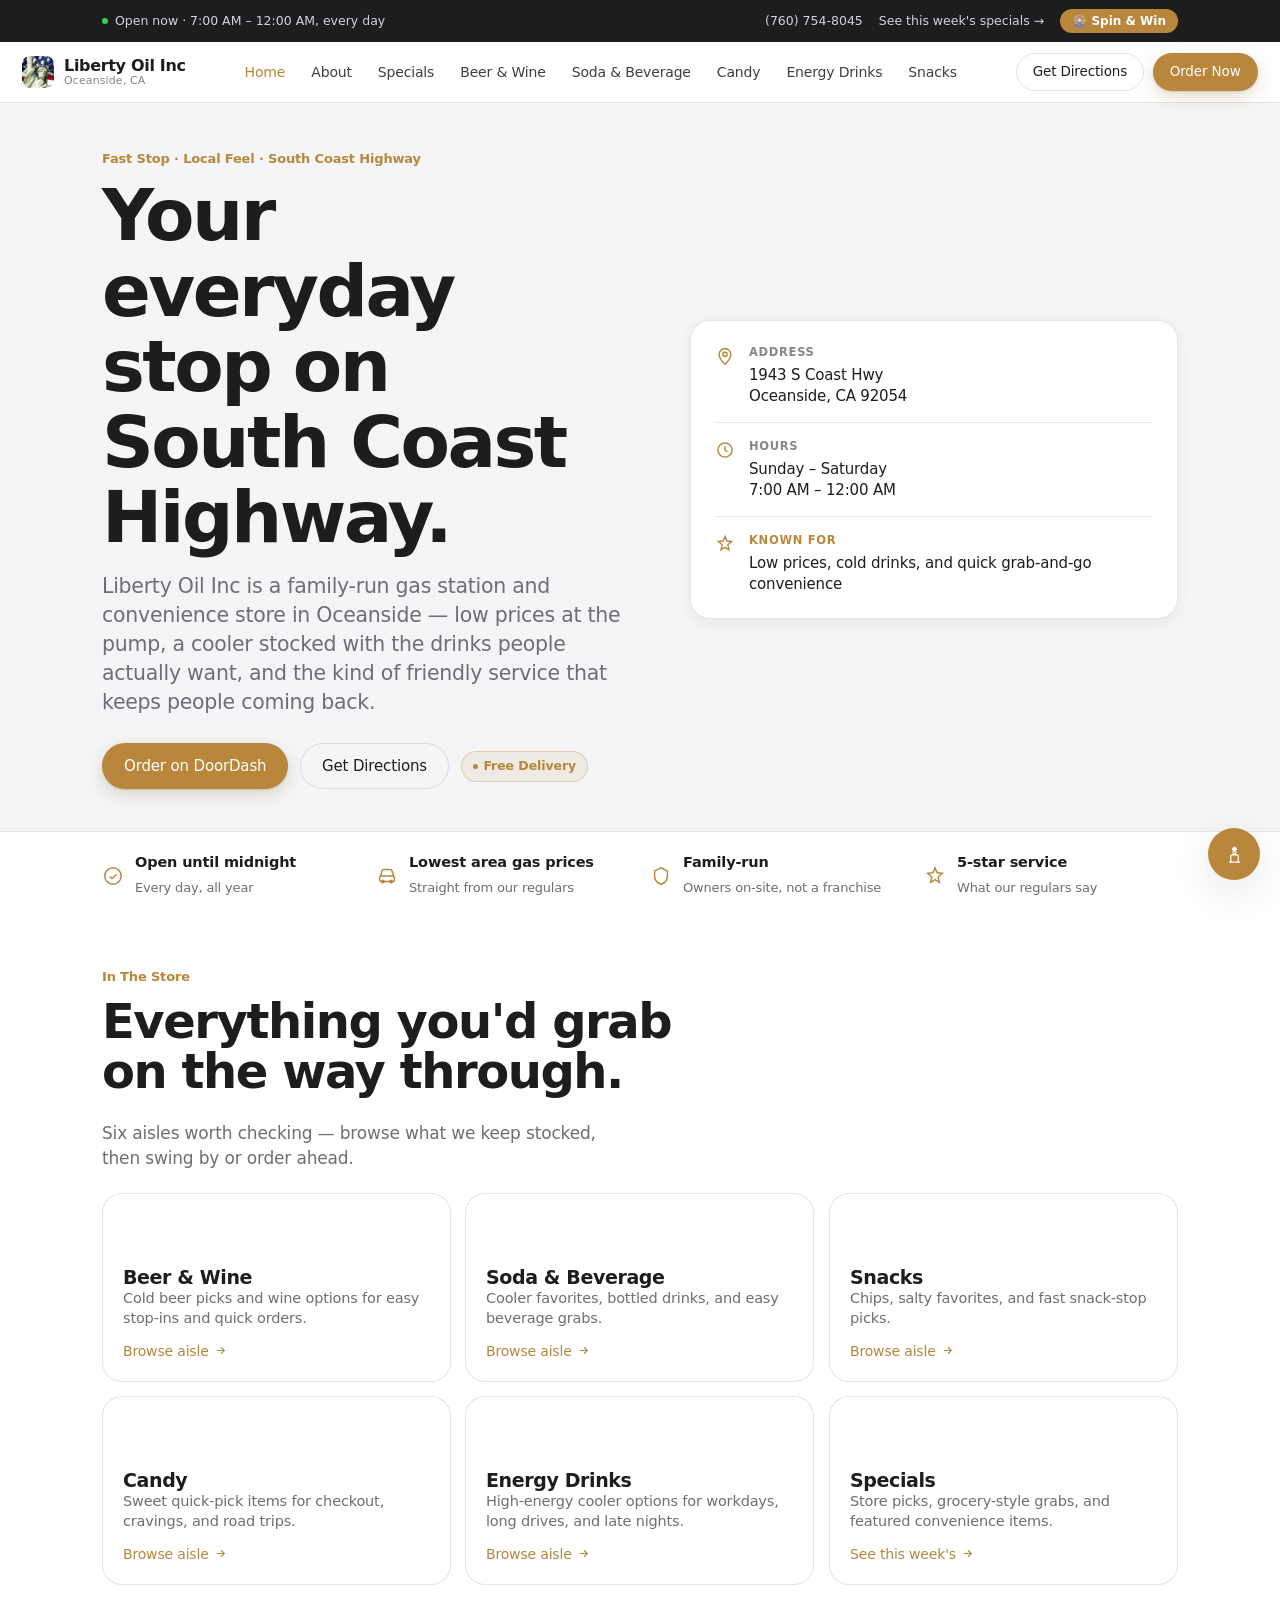
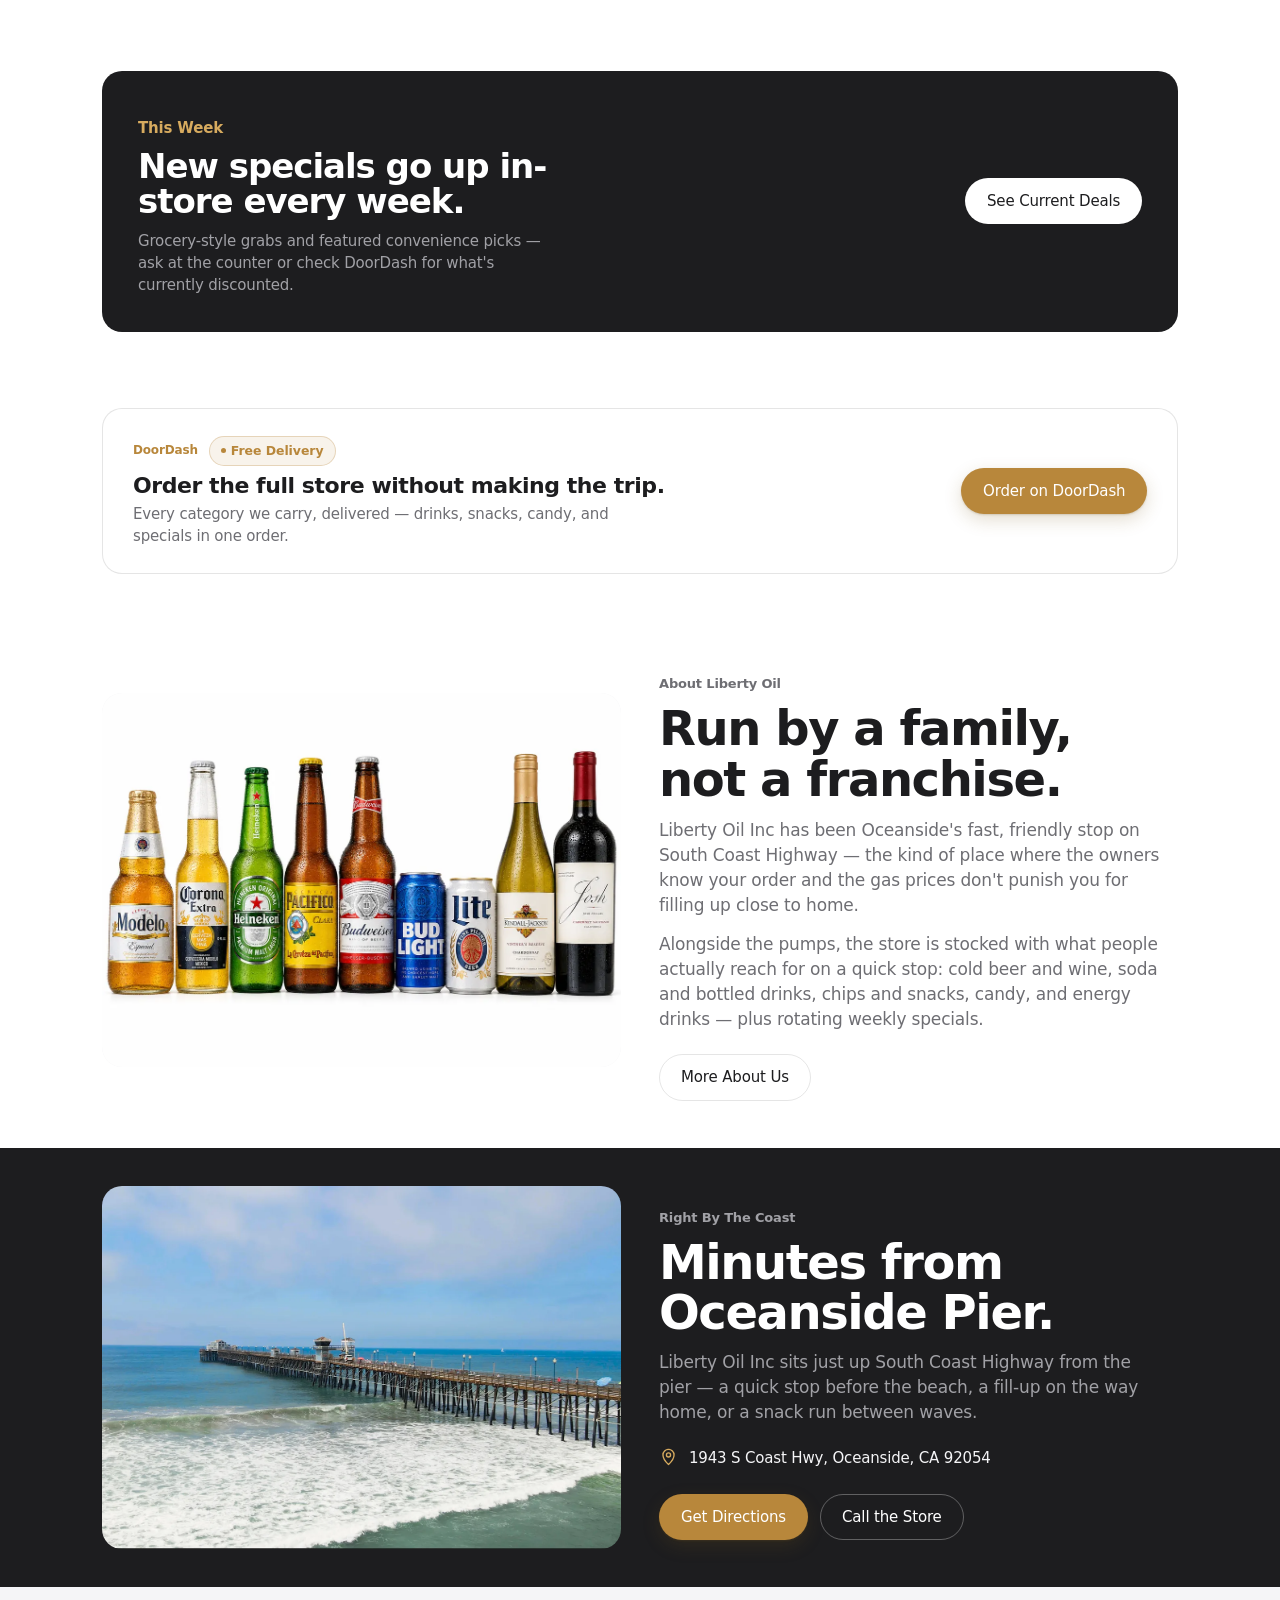
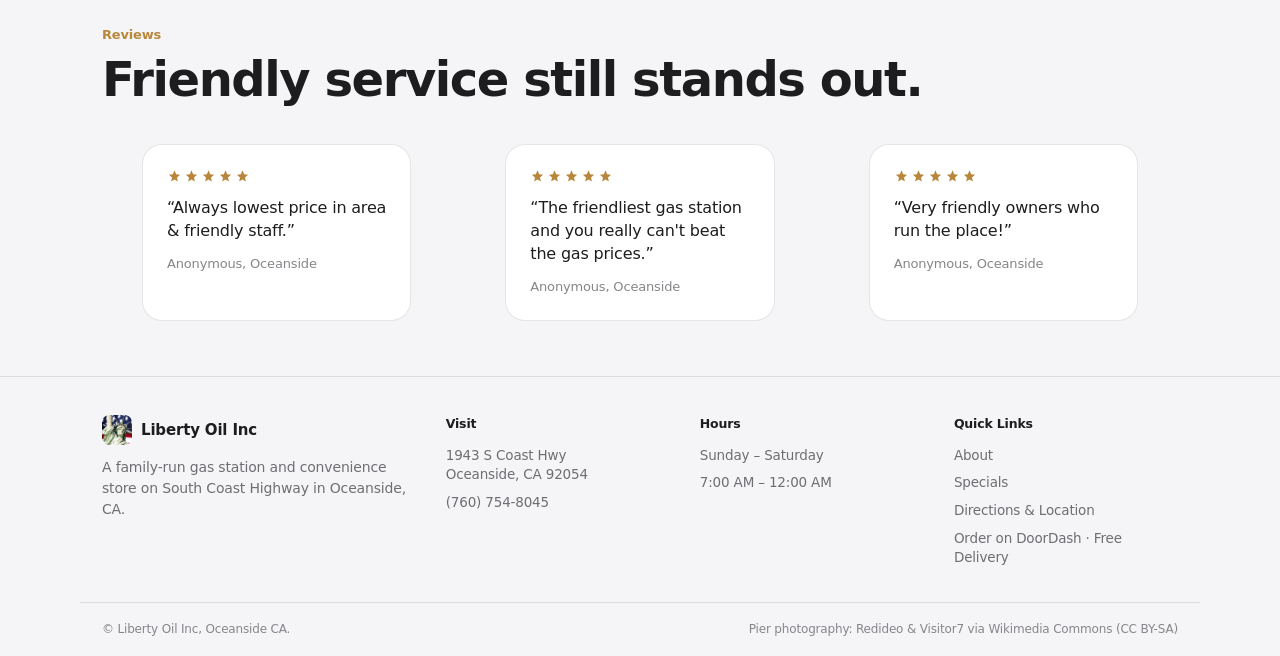
==== commit e3a4c9fb: "Polish pass: fix defects, add SEO/social, trim 15MB dead weight Audited every page for errors and im" ====
--- a/index.html
+++ b/index.html
@@ -5,12 +5,55 @@
   <meta name="viewport" content="width=device-width, initial-scale=1, viewport-fit=cover">
   <title>Liberty Oil Inc | Home</title>
   <meta name="description" content="Liberty Oil Inc in Oceanside, CA offers gas, drinks, snacks, candy, beer and wine, energy drinks, and weekly store picks.">
-  <meta name="theme-color" content="#0a1c2e">
+  <link rel="canonical" href="https://siteforges.github.io/Liberty-Oil/">
+  <meta name="theme-color" content="#f5f5f7" media="(prefers-color-scheme: light)">
+  <meta name="theme-color" content="#000000" media="(prefers-color-scheme: dark)">
+  <meta property="og:type" content="website">
+  <meta property="og:site_name" content="Liberty Oil Inc">
+  <meta property="og:title" content="Liberty Oil Inc | Home">
+  <meta property="og:description" content="Liberty Oil Inc in Oceanside, CA offers gas, drinks, snacks, candy, beer and wine, energy drinks, and weekly store picks.">
+  <meta property="og:url" content="https://siteforges.github.io/Liberty-Oil/">
+  <meta property="og:image" content="https://siteforges.github.io/Liberty-Oil/assets/optimized/pier-drone.webp">
+  <meta property="og:locale" content="en_US">
+  <meta name="twitter:card" content="summary_large_image">
+  <meta name="twitter:title" content="Liberty Oil Inc | Home">
+  <meta name="twitter:description" content="Liberty Oil Inc in Oceanside, CA offers gas, drinks, snacks, candy, beer and wine, energy drinks, and weekly store picks.">
+  <meta name="twitter:image" content="https://siteforges.github.io/Liberty-Oil/assets/optimized/pier-drone.webp">
   <link rel="icon" href="assets/icons/favicon-32.png" sizes="32x32" type="image/png">
   <link rel="apple-touch-icon" href="assets/icons/apple-touch-icon.png">
+  <link rel="manifest" href="site.webmanifest">
   <meta name="apple-mobile-web-app-capable" content="yes">
   <meta name="apple-mobile-web-app-status-bar-style" content="black-translucent">
+  <meta name="apple-mobile-web-app-title" content="Liberty Oil">
   <link rel="stylesheet" href="styles.css">
+  <script type="application/ld+json">
+  {
+    "@context": "https://schema.org",
+    "@type": "ConvenienceStore",
+    "name": "Liberty Oil Inc",
+    "description": "Family-run gas station and convenience store on South Coast Highway in Oceanside, CA.",
+    "url": "https://siteforges.github.io/Liberty-Oil/",
+    "telephone": "+1-760-754-8045",
+    "image": "https://siteforges.github.io/Liberty-Oil/assets/optimized/pier-drone.webp",
+    "address": {
+      "@type": "PostalAddress",
+      "streetAddress": "1943 S Coast Hwy",
+      "addressLocality": "Oceanside",
+      "addressRegion": "CA",
+      "postalCode": "92054",
+      "addressCountry": "US"
+    },
+    "geo": {"@type": "GeoCoordinates", "latitude": 33.1819, "longitude": -117.3706},
+    "openingHoursSpecification": [{
+      "@type": "OpeningHoursSpecification",
+      "dayOfWeek": ["Monday","Tuesday","Wednesday","Thursday","Friday","Saturday","Sunday"],
+      "opens": "07:00",
+      "closes": "24:00"
+    }],
+    "paymentAccepted": "Cash, Credit Card, Debit Card",
+    "currenciesAccepted": "USD"
+  }
+  </script>
 </head>
 <body>
   <div class="topbar">
@@ -327,7 +370,7 @@
       <button class="wheel-close" id="wheelClose" aria-label="Close">&times;</button>
       <p class="eyebrow">Spin To Win</p>
       <h3>Give it a spin!</h3>
-      <p class="wheel-sub" id="wheelSub">Free Welch's Fruit Snacks with any $50+ purchase this week.</p>
+      <p class="wheel-sub" id="wheelSub">Free Loacker Mini Wafers with any $25+ purchase this week.</p>
       <div class="wheel-stage">
         <div class="wheel-pointer"></div>
         <div class="wheel-disc" id="wheelDisc"></div>
@@ -366,6 +409,6 @@
     </button>
   </div>
 
-  <script src="assets/js/site.js?v=4"></script>
+  <script src="assets/js/site.js?v=5"></script>
 </body>
 </html>
--- a/styles.css
+++ b/styles.css
@@ -187,7 +187,7 @@
 .cat-card:hover .cat-arrow svg{transform:translateX(4px);}
 
 /* ---------- Specials grid ---------- */
-.specials-grid{display:grid;grid-template-columns:repeat(4,1fr);gap:14px;}
+.specials-grid{display:grid;grid-template-columns:repeat(3,1fr);gap:16px;}
 .special-item{
   background:var(--surface);border:1px solid var(--hairline);border-radius:var(--r-lg);
   padding:16px;display:flex;flex-direction:column;gap:4px;
@@ -208,7 +208,7 @@
 .showcase-links{display:flex;gap:12px;flex-wrap:wrap;margin-top:22px;}
 .chip-row{display:flex;flex-wrap:wrap;gap:8px;margin-top:20px;}
 .chip{background:var(--grey-1);border-radius:980px;padding:7px 14px;font-size:13px;font-weight:500;color:var(--muted);}
-.mini-gallery{display:grid;grid-template-columns:repeat(3,1fr);gap:16px;}
+.mini-gallery{display:grid;grid-template-columns:repeat(2,1fr);gap:16px;}
 .mini-gallery figure{margin:0;background:var(--surface);border:1px solid var(--hairline);border-radius:var(--r-lg);overflow:hidden;}
 .mini-gallery .figure-media{position:relative;width:100%;padding-top:75%;background:var(--grey-1);overflow:hidden;}
 .mini-gallery img{position:absolute;inset:0;width:100%;height:100%;object-fit:contain;padding:16px;box-sizing:border-box;}
@@ -371,6 +371,22 @@
 :root[data-theme="dark"] .location-copy h2,
 :root[data-theme="dark"] .location-address strong{color:var(--ink);}
 
+
+/* ---------- Product image wells stay light in both themes ----------
+   The product photography is shot on white. In dark mode a white-backed
+   cutout inside a near-black well renders as a harsh white rectangle, so
+   the wells keep a light photographic ground regardless of theme. */
+@media (prefers-color-scheme:dark){
+  :root:not([data-theme="light"]) .special-media,
+  :root:not([data-theme="light"]) .showcase-media,
+  :root:not([data-theme="light"]) .mini-gallery .figure-media,
+  :root:not([data-theme="light"]) .about-visual{background:#f2f2f5;}
+}
+:root[data-theme="dark"] .special-media,
+:root[data-theme="dark"] .showcase-media,
+:root[data-theme="dark"] .mini-gallery .figure-media,
+:root[data-theme="dark"] .about-visual{background:#f2f2f5;}
+
 /* ---------- Responsive ---------- */
 @media (max-width:1040px){
   .nav-links{
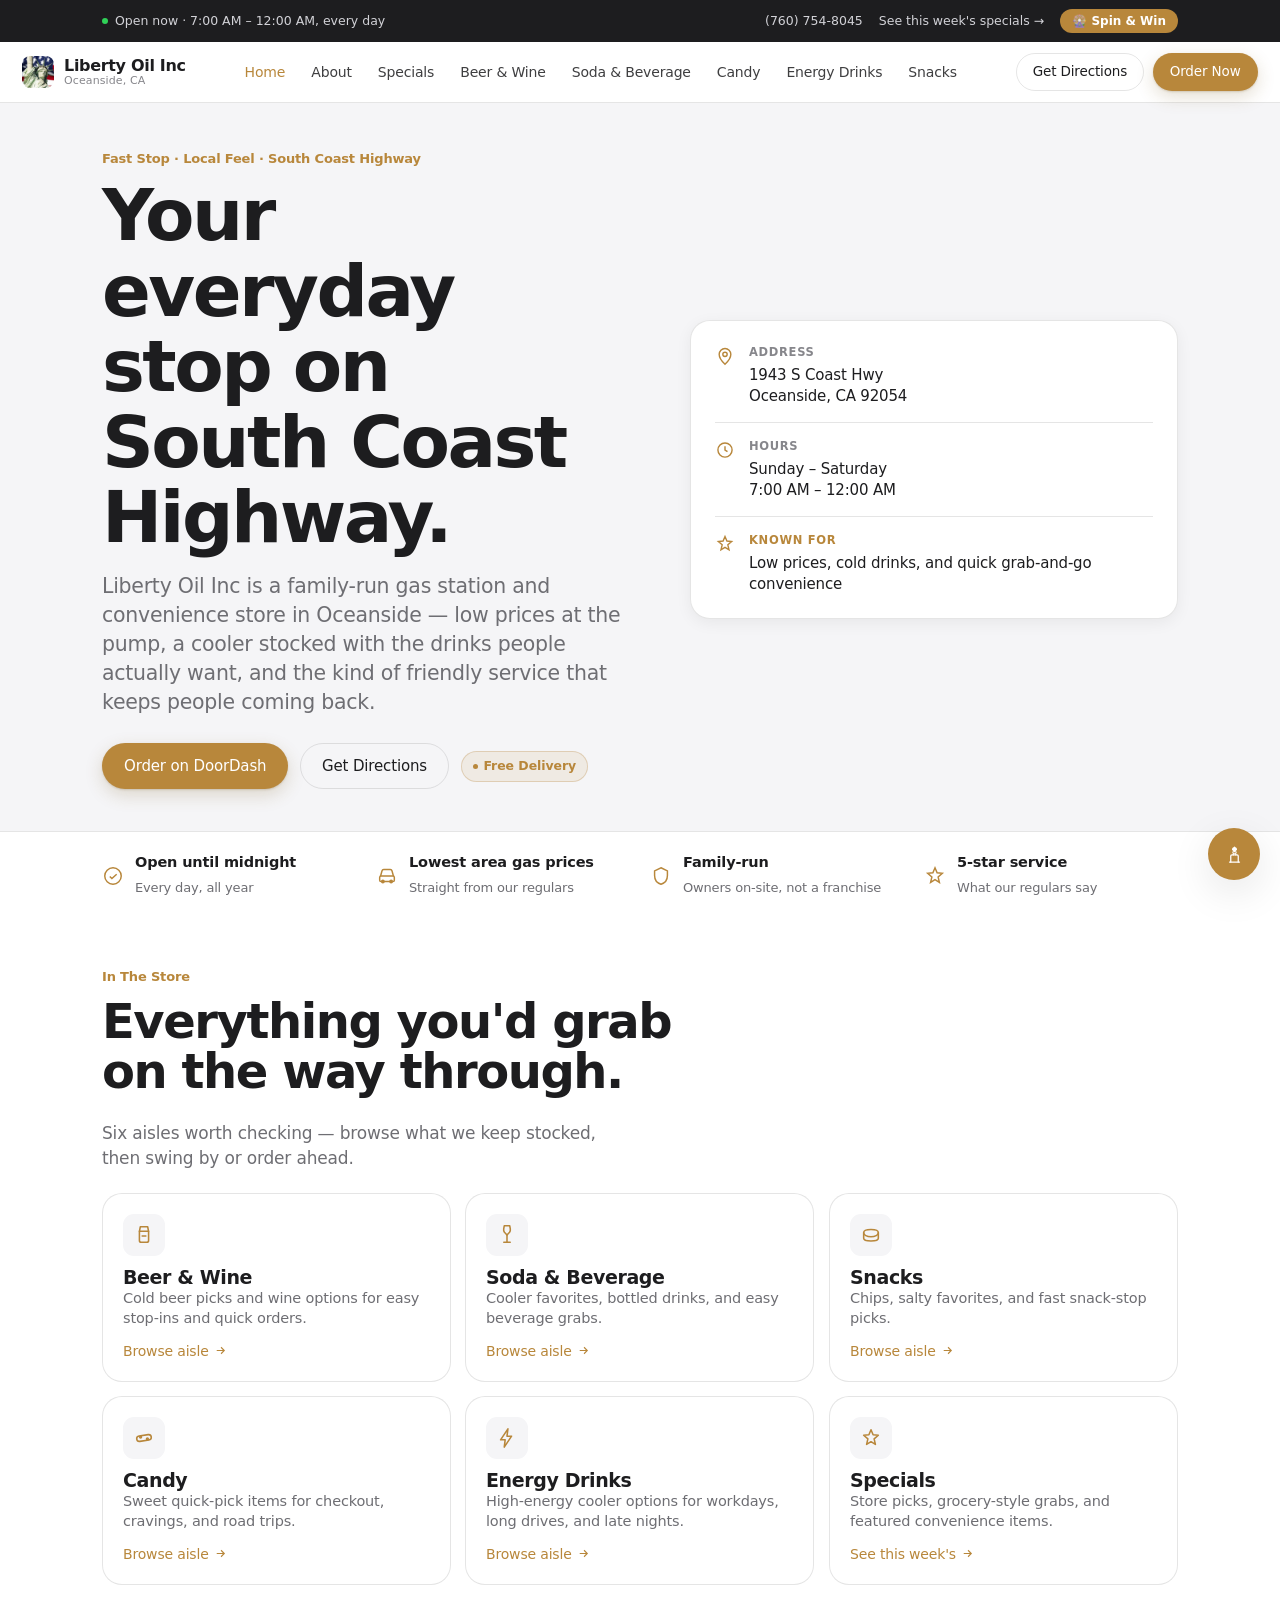
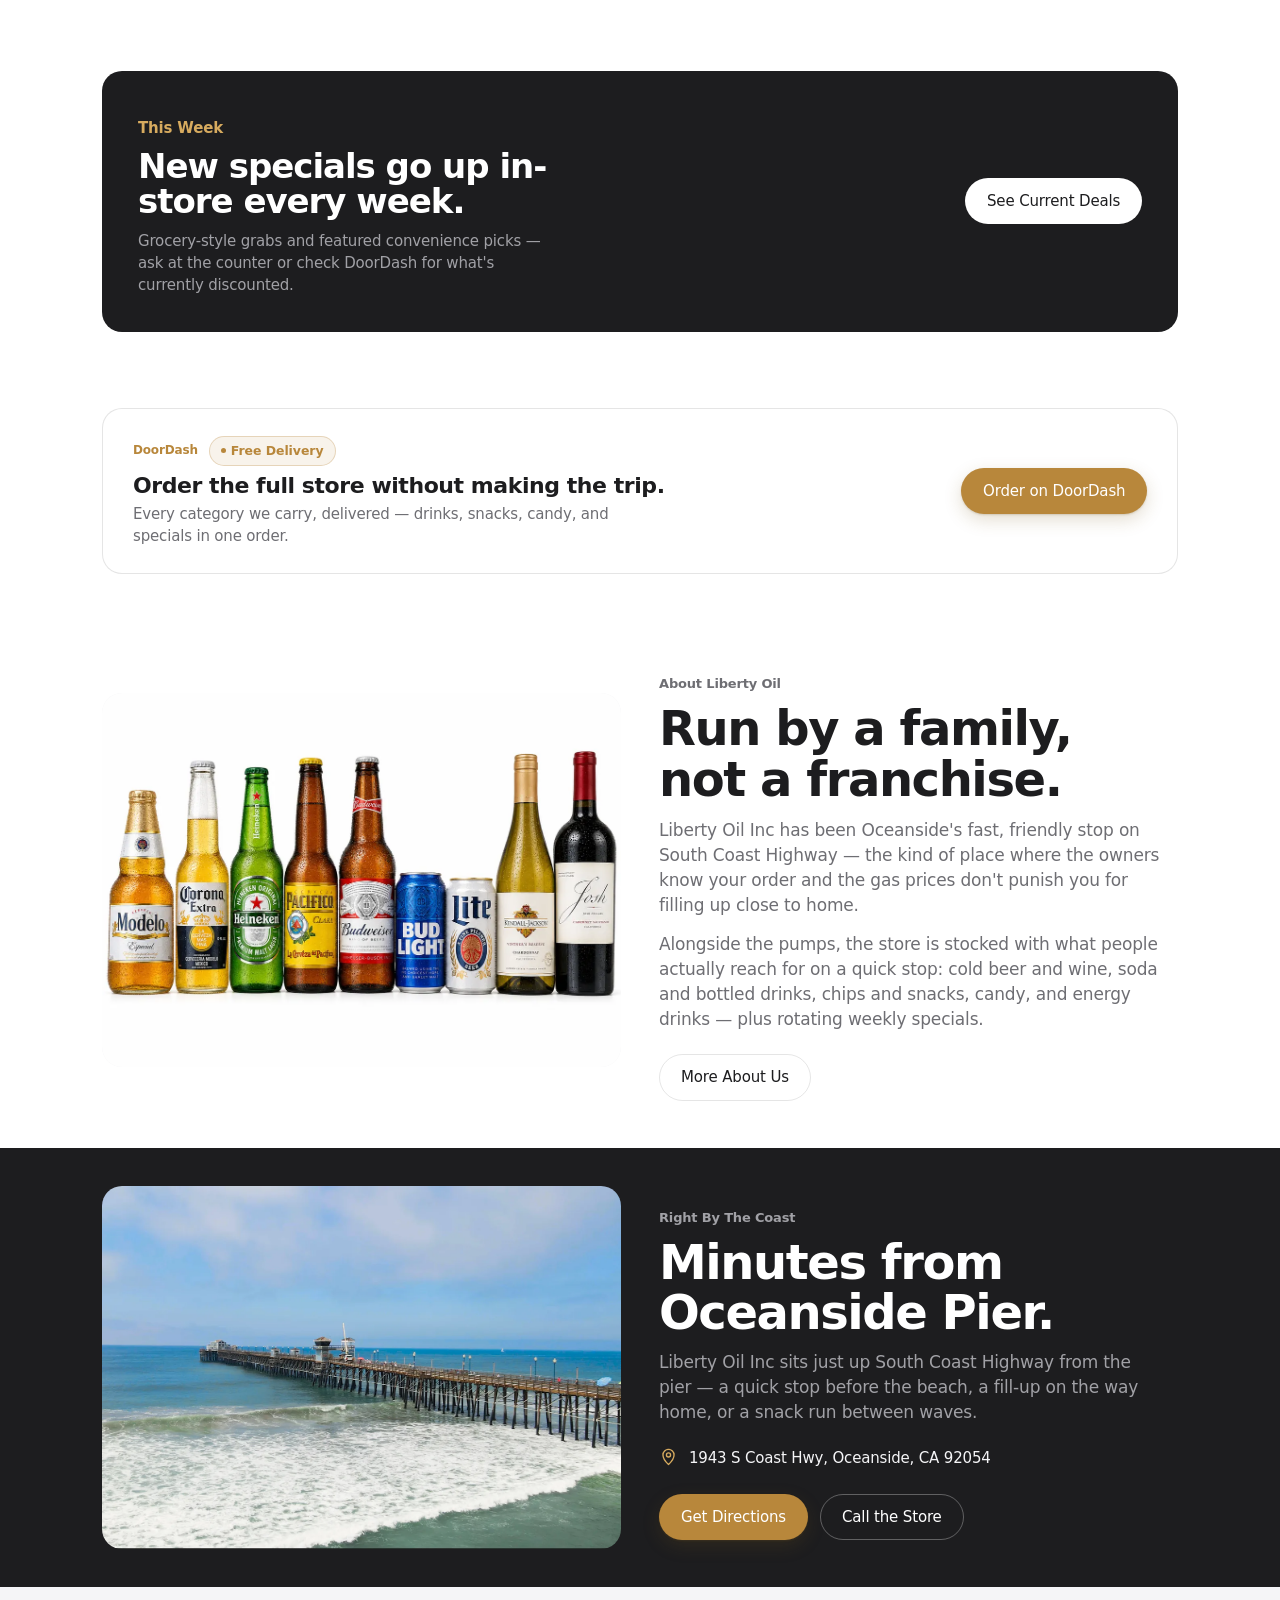
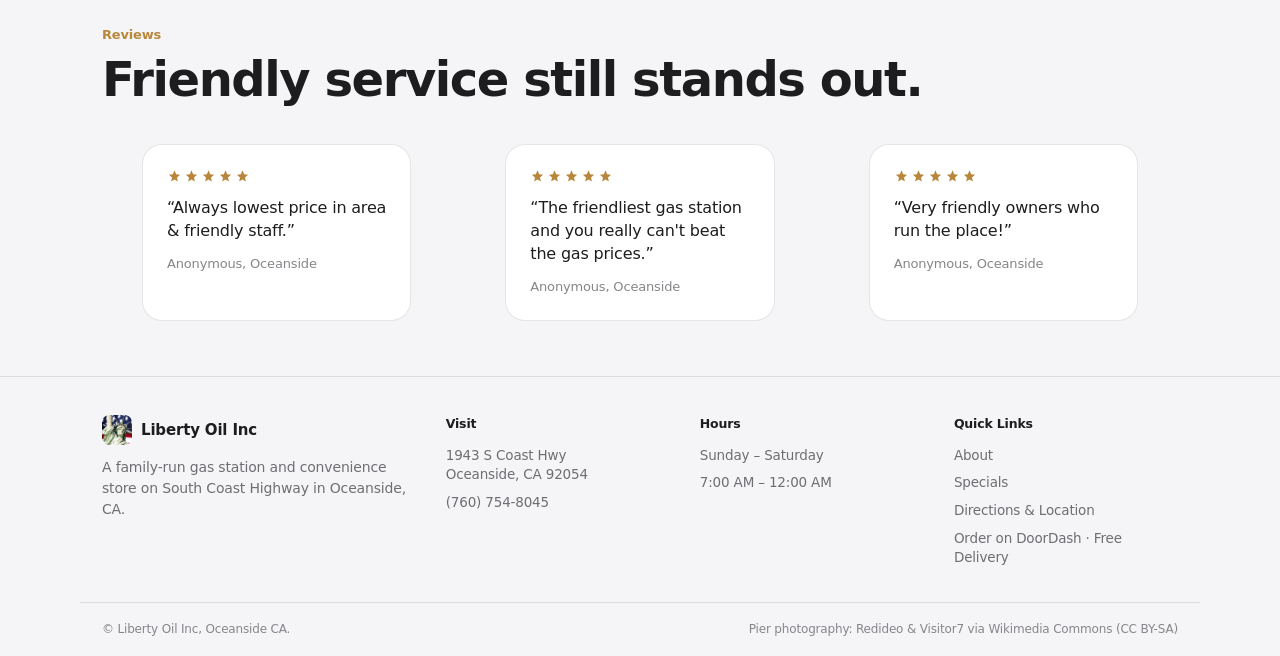
==== commit 85ff1614: "Add scannable $1-off-$20 coupon to the specials page New in-store coupon on the specials page: spend" ====
--- a/index.html
+++ b/index.html
@@ -409,6 +409,6 @@
     </button>
   </div>
 
-  <script src="assets/js/site.js?v=5"></script>
+  <script src="assets/js/site.js?v=6"></script>
 </body>
 </html>
--- a/styles.css
+++ b/styles.css
@@ -387,6 +387,49 @@
 :root[data-theme="dark"] .mini-gallery .figure-media,
 :root[data-theme="dark"] .about-visual{background:#f2f2f5;}
 
+
+/* ---------- In-store coupon (scannable barcode) ----------
+   The barcode panel is hard-coded white/black on purpose: scanners need
+   dark bars on a light ground, so it must NOT follow the dark theme
+   tokens (var(--white) is #000 in dark mode). */
+.coupon{
+  display:grid;grid-template-columns:1.1fr .9fr;align-items:center;
+  background:var(--surface);border:1px solid var(--hairline);
+  border-radius:var(--r-lg);box-shadow:var(--shadow);
+  position:relative;overflow:hidden;
+}
+.coupon::before{
+  content:"";position:absolute;left:0;top:0;bottom:0;width:4px;
+  background:linear-gradient(180deg,var(--gold-soft),var(--gold));
+}
+.coupon-copy{padding:32px 34px 32px 38px;}
+.coupon-copy h2{font-size:clamp(26px,3.2vw,36px);}
+.coupon-copy p{color:var(--muted);margin-top:12px;max-width:44ch;font-size:16px;}
+.coupon-copy .coupon-terms{
+  display:inline-block;margin-top:16px;font-size:13px;font-weight:500;
+  color:var(--ink);background:var(--grey-1);border-radius:980px;padding:6px 13px;
+}
+.coupon-code{
+  margin:0;height:100%;
+  display:flex;flex-direction:column;align-items:center;justify-content:center;gap:10px;
+  padding:26px 28px;
+  border-left:2px dashed var(--hairline);          /* ticket perforation */
+}
+.coupon-code img{
+  width:100%;max-width:330px;height:auto;
+  background:#fff;border-radius:12px;padding:10px;
+  box-shadow:0 1px 3px rgba(0,0,0,.08);
+  image-rendering:crisp-edges;
+}
+.coupon-code figcaption{font-size:12.5px;color:var(--muted);text-align:center;}
+
+@media (max-width:760px){
+  .coupon{grid-template-columns:1fr;}
+  .coupon-copy{padding:26px 22px 8px 26px;}
+  .coupon-code{border-left:none;border-top:2px dashed var(--hairline);padding:22px 18px 24px;}
+  .coupon-code img{max-width:100%;}
+}
+
 /* ---------- Responsive ---------- */
 @media (max-width:1040px){
   .nav-links{
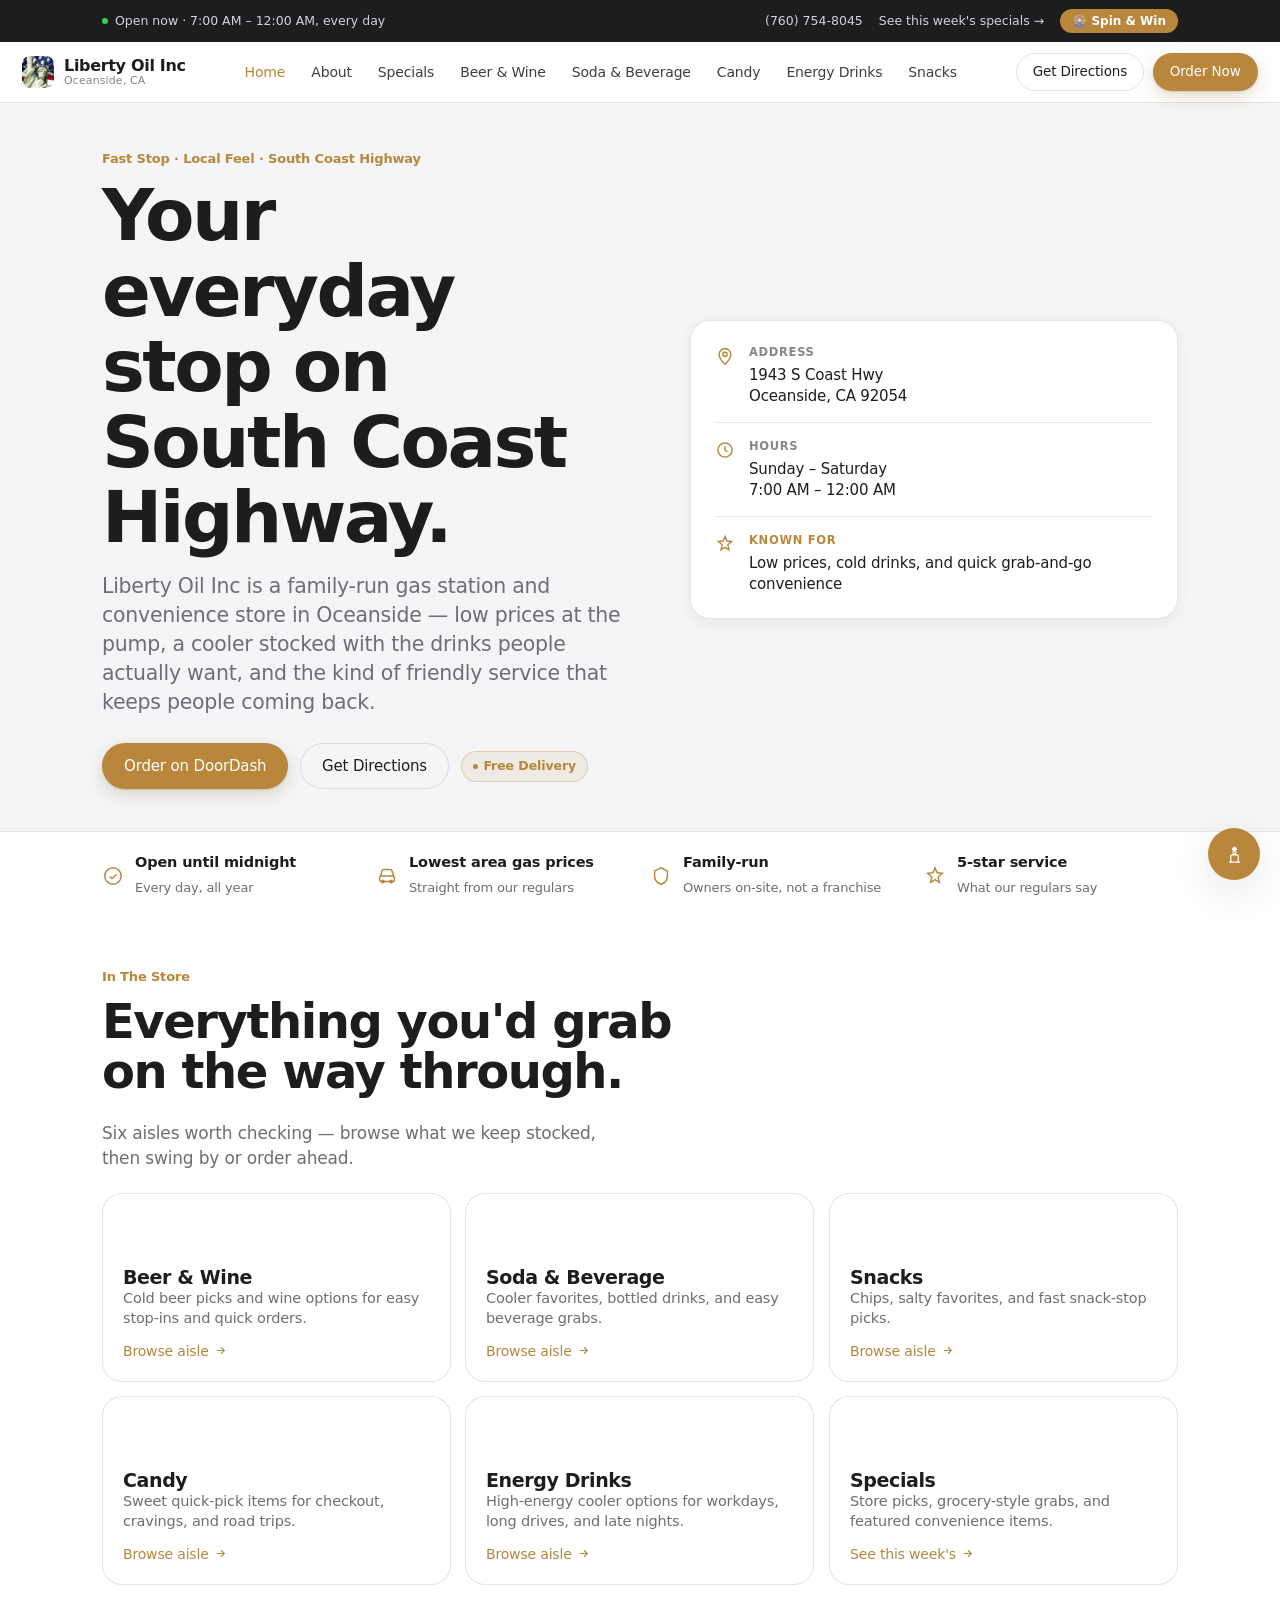
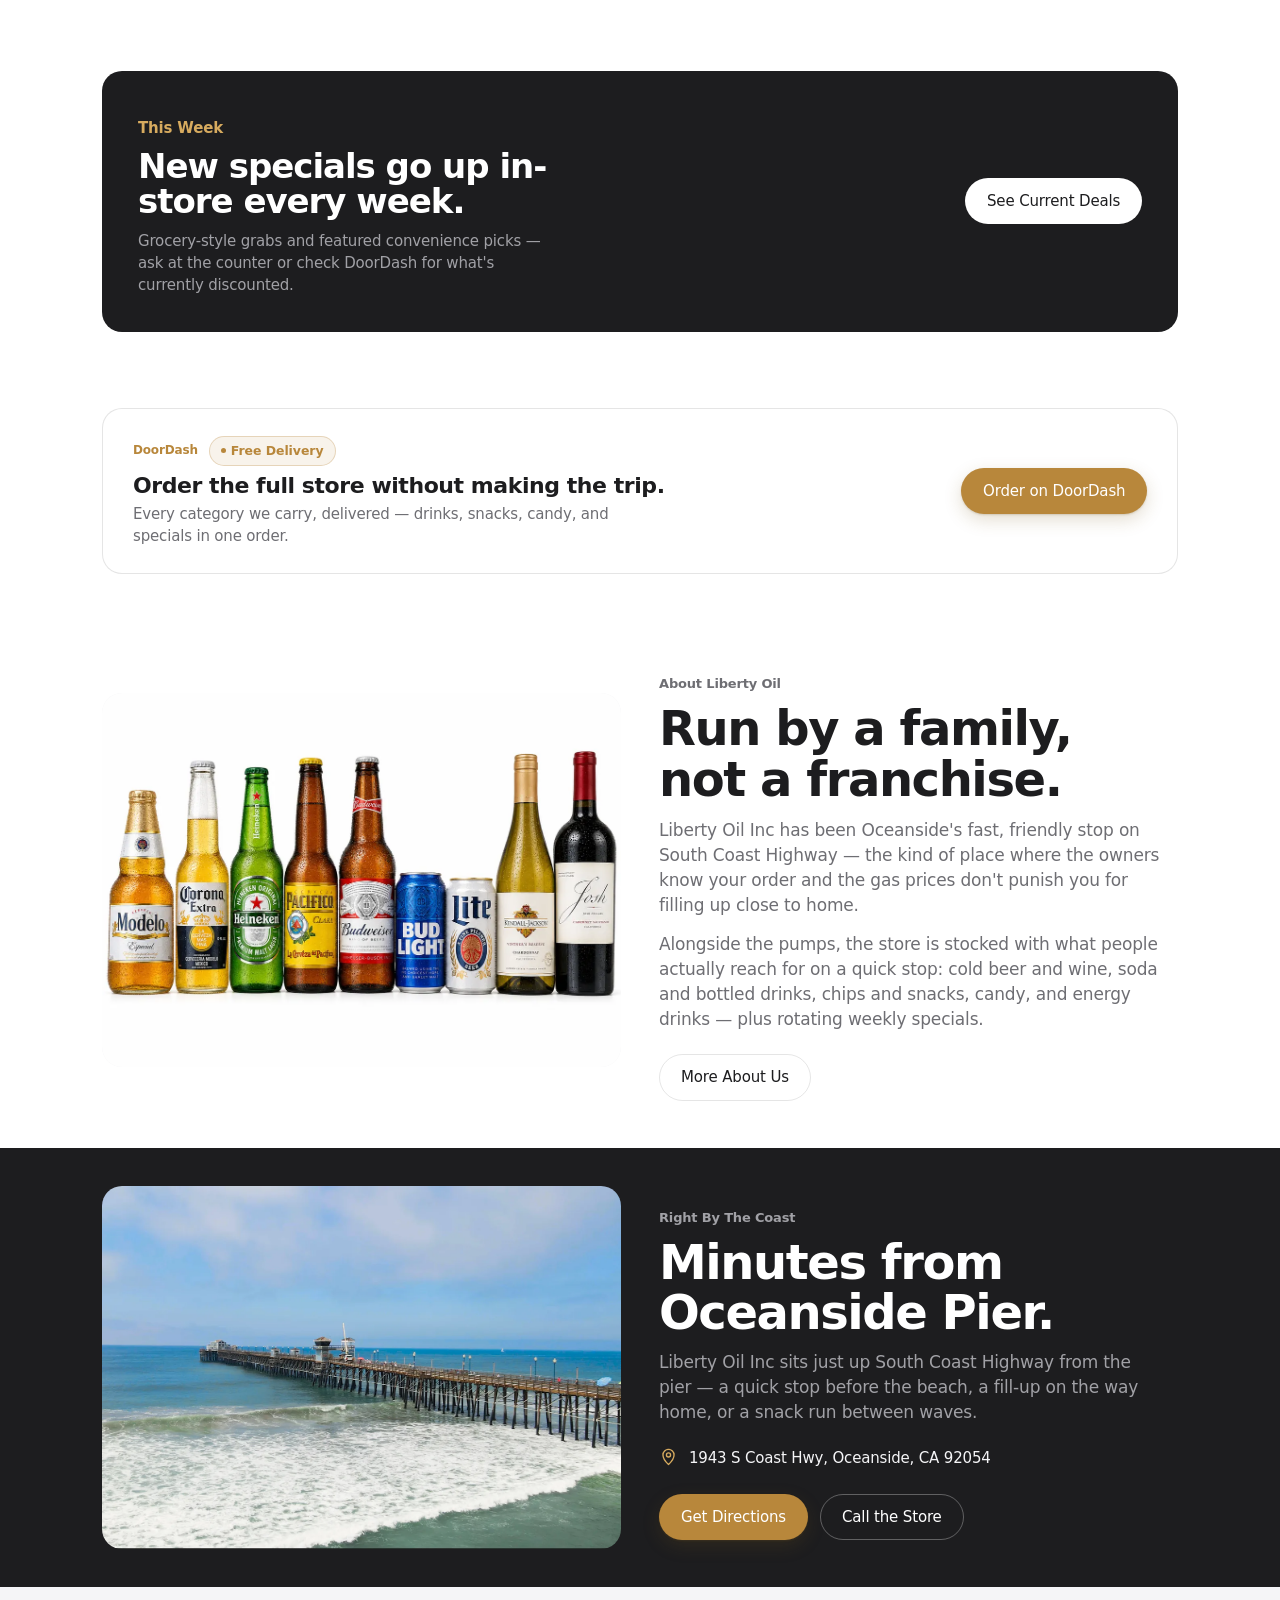
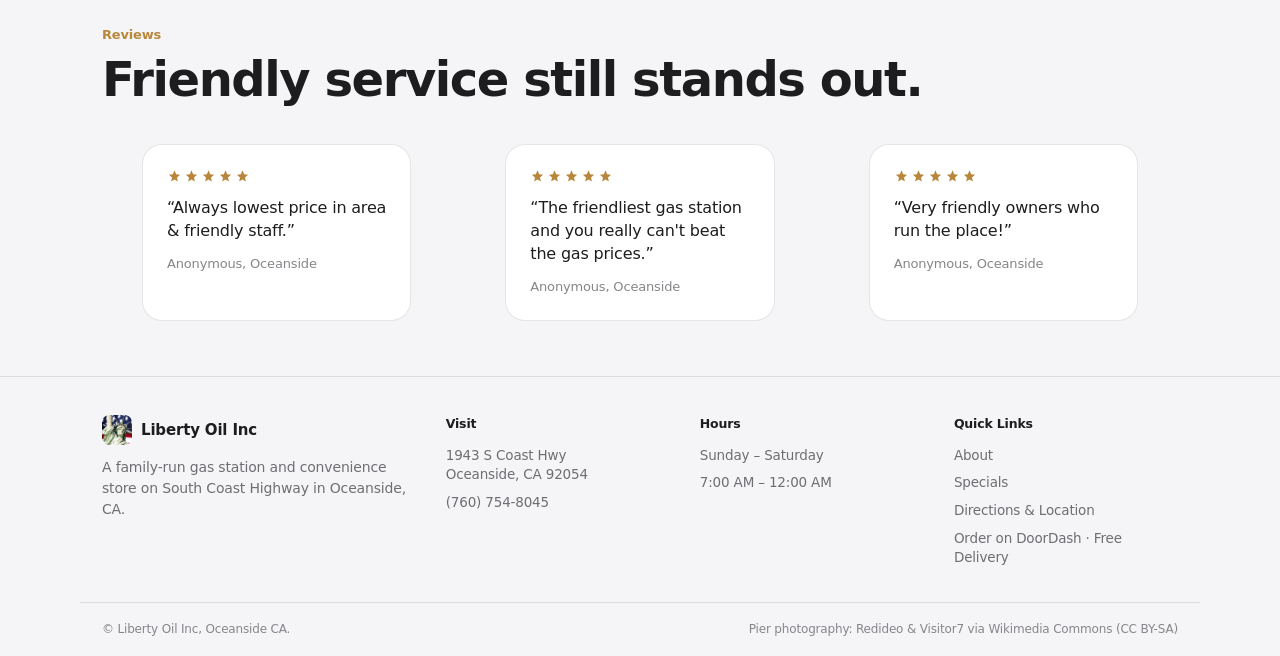
==== commit 9a58b3ab: "Move the $1-off-$20 barcode into the Spin & Win prize The spin wheel prize is now the $1 off a $20+ " ====
--- a/index.html
+++ b/index.html
@@ -370,13 +370,17 @@
       <button class="wheel-close" id="wheelClose" aria-label="Close">&times;</button>
       <p class="eyebrow">Spin To Win</p>
       <h3>Give it a spin!</h3>
-      <p class="wheel-sub" id="wheelSub">Free Loacker Mini Wafers with any $25+ purchase this week.</p>
+      <p class="wheel-sub" id="wheelSub">Spin to win $1 off when you spend $20 or more.</p>
       <div class="wheel-stage">
         <div class="wheel-pointer"></div>
         <div class="wheel-disc" id="wheelDisc"></div>
       </div>
       <button class="btn btn-primary" id="wheelSpinBtn" type="button">Spin the Wheel</button>
       <p class="wheel-result" id="wheelResult" hidden></p>
+      <div class="wheel-coupon" id="wheelCoupon" hidden>
+        <img src="assets/coupons/dollar-off-20.svg" alt="Coupon barcode 0096619408399 for $1 off a $20 or more purchase" width="351" height="237">
+        <p>Excludes beer, cigarettes, and gas. Turn your screen brightness up to scan.</p>
+      </div>
     </div>
   </div>
 
@@ -409,6 +413,6 @@
     </button>
   </div>
 
-  <script src="assets/js/site.js?v=6"></script>
+  <script src="assets/js/site.js?v=7"></script>
 </body>
 </html>
--- a/styles.css
+++ b/styles.css
@@ -388,47 +388,14 @@
 :root[data-theme="dark"] .about-visual{background:#f2f2f5;}
 
 
-/* ---------- In-store coupon (scannable barcode) ----------
-   The barcode panel is hard-coded white/black on purpose: scanners need
-   dark bars on a light ground, so it must NOT follow the dark theme
-   tokens (var(--white) is #000 in dark mode). */
-.coupon{
-  display:grid;grid-template-columns:1.1fr .9fr;align-items:center;
-  background:var(--surface);border:1px solid var(--hairline);
-  border-radius:var(--r-lg);box-shadow:var(--shadow);
-  position:relative;overflow:hidden;
-}
-.coupon::before{
-  content:"";position:absolute;left:0;top:0;bottom:0;width:4px;
-  background:linear-gradient(180deg,var(--gold-soft),var(--gold));
-}
-.coupon-copy{padding:32px 34px 32px 38px;}
-.coupon-copy h2{font-size:clamp(26px,3.2vw,36px);}
-.coupon-copy p{color:var(--muted);margin-top:12px;max-width:44ch;font-size:16px;}
-.coupon-copy .coupon-terms{
-  display:inline-block;margin-top:16px;font-size:13px;font-weight:500;
-  color:var(--ink);background:var(--grey-1);border-radius:980px;padding:6px 13px;
-}
-.coupon-code{
-  margin:0;height:100%;
-  display:flex;flex-direction:column;align-items:center;justify-content:center;gap:10px;
-  padding:26px 28px;
-  border-left:2px dashed var(--hairline);          /* ticket perforation */
-}
-.coupon-code img{
-  width:100%;max-width:330px;height:auto;
-  background:#fff;border-radius:12px;padding:10px;
-  box-shadow:0 1px 3px rgba(0,0,0,.08);
-  image-rendering:crisp-edges;
-}
-.coupon-code figcaption{font-size:12.5px;color:var(--muted);text-align:center;}
-
-@media (max-width:760px){
-  .coupon{grid-template-columns:1fr;}
-  .coupon-copy{padding:26px 22px 8px 26px;}
-  .coupon-code{border-left:none;border-top:2px dashed var(--hairline);padding:22px 18px 24px;}
-  .coupon-code img{max-width:100%;}
-}
+/* ---------- Wheel prize barcode ----------
+   Hard-coded white/black: scanners need dark bars on a light ground, so
+   this must not follow the dark-theme tokens. */
+.wheel-coupon{margin-top:14px;display:flex;flex-direction:column;align-items:center;gap:8px;}
+.wheel-coupon[hidden]{display:none;}
+.wheel-coupon img{width:100%;max-width:280px;height:auto;background:#fff;border-radius:12px;padding:8px;
+  box-shadow:0 1px 3px rgba(0,0,0,.10);image-rendering:crisp-edges;}
+.wheel-coupon p{font-size:12.5px;color:var(--muted);line-height:1.4;}
 
 /* ---------- Responsive ---------- */
 @media (max-width:1040px){
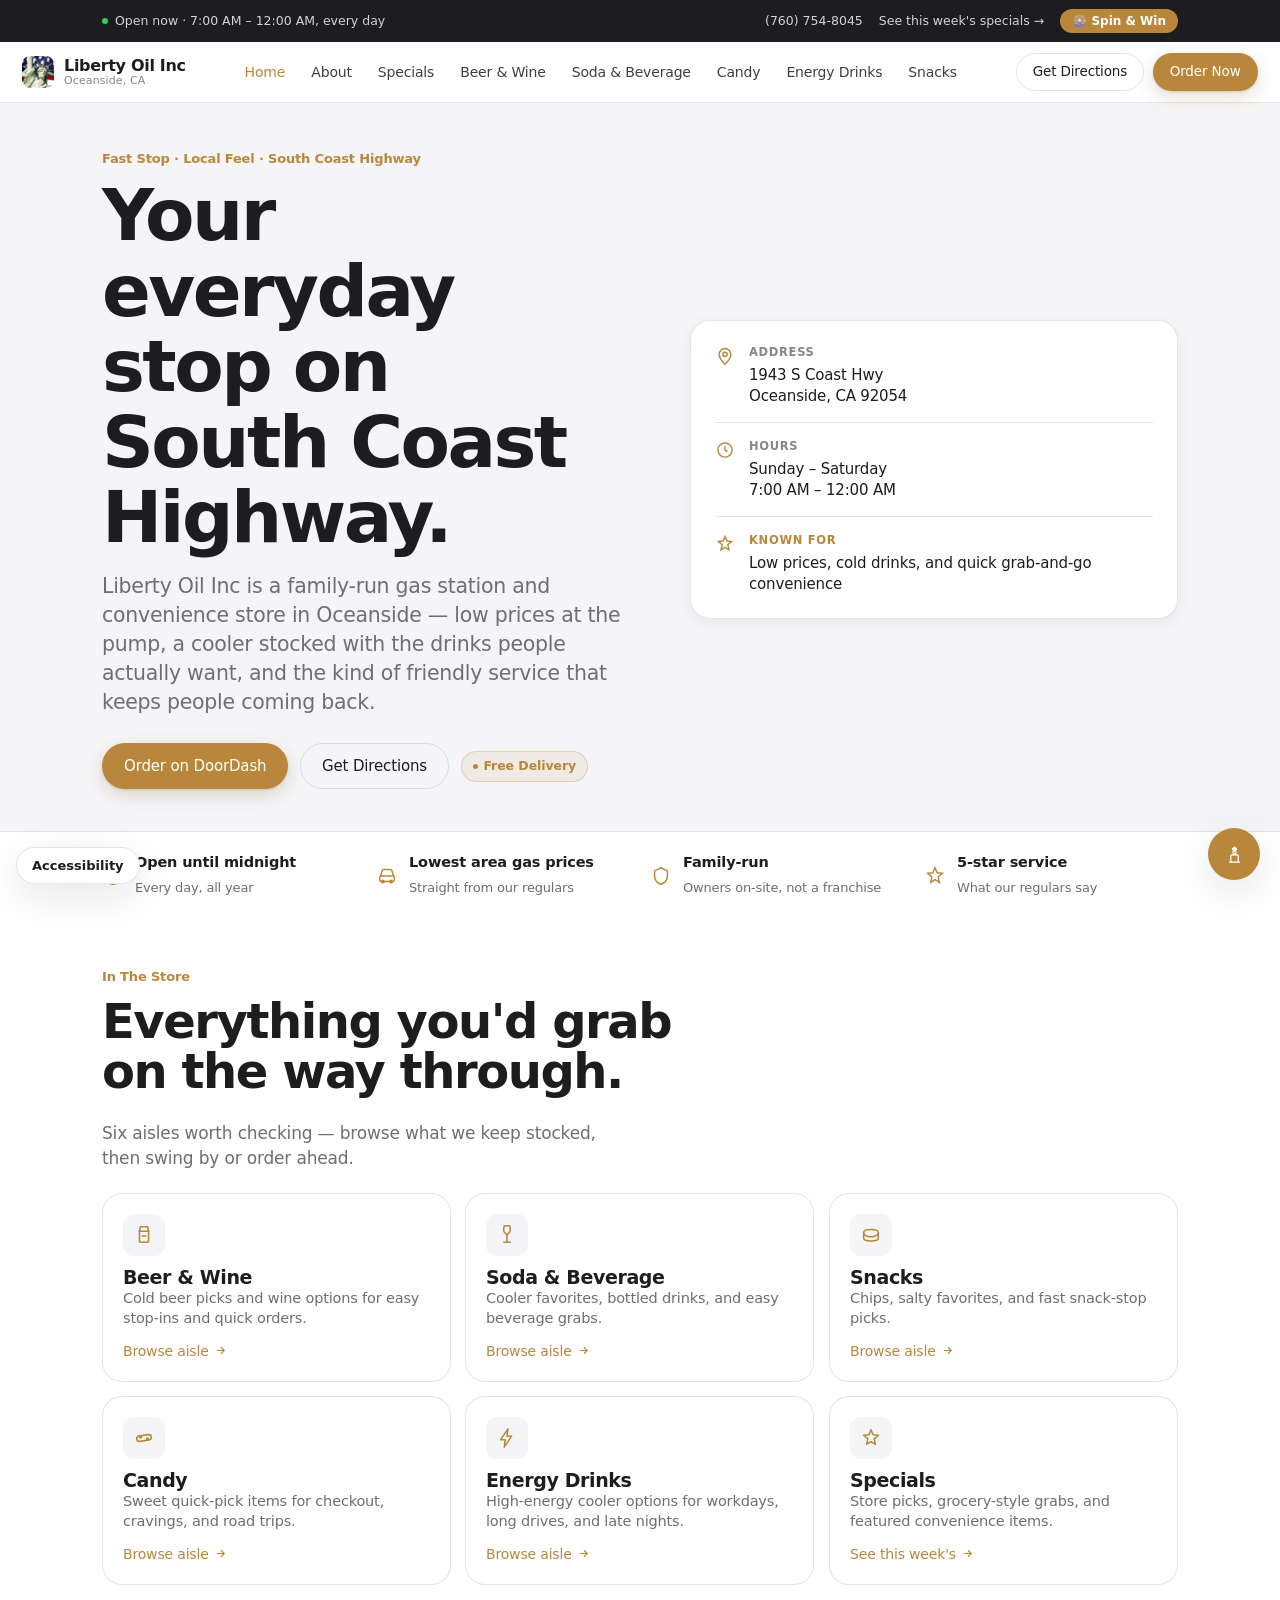
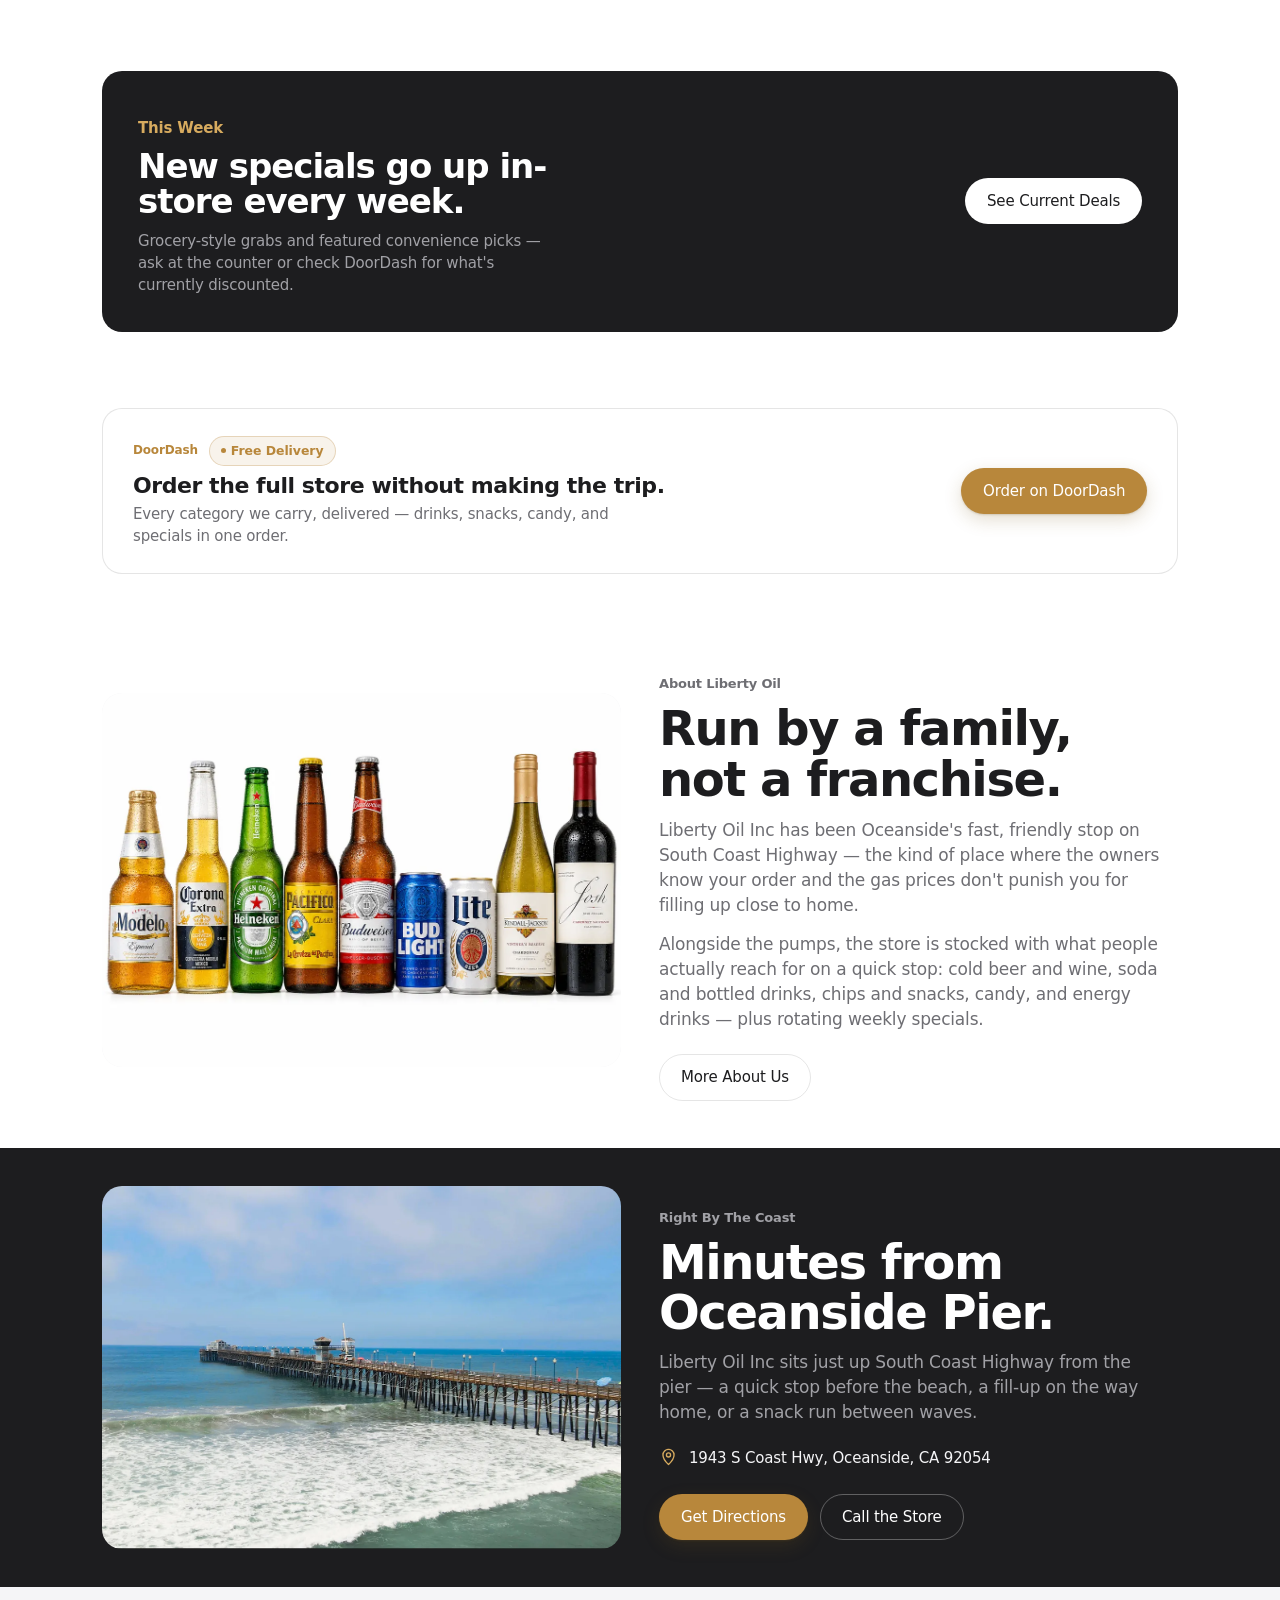
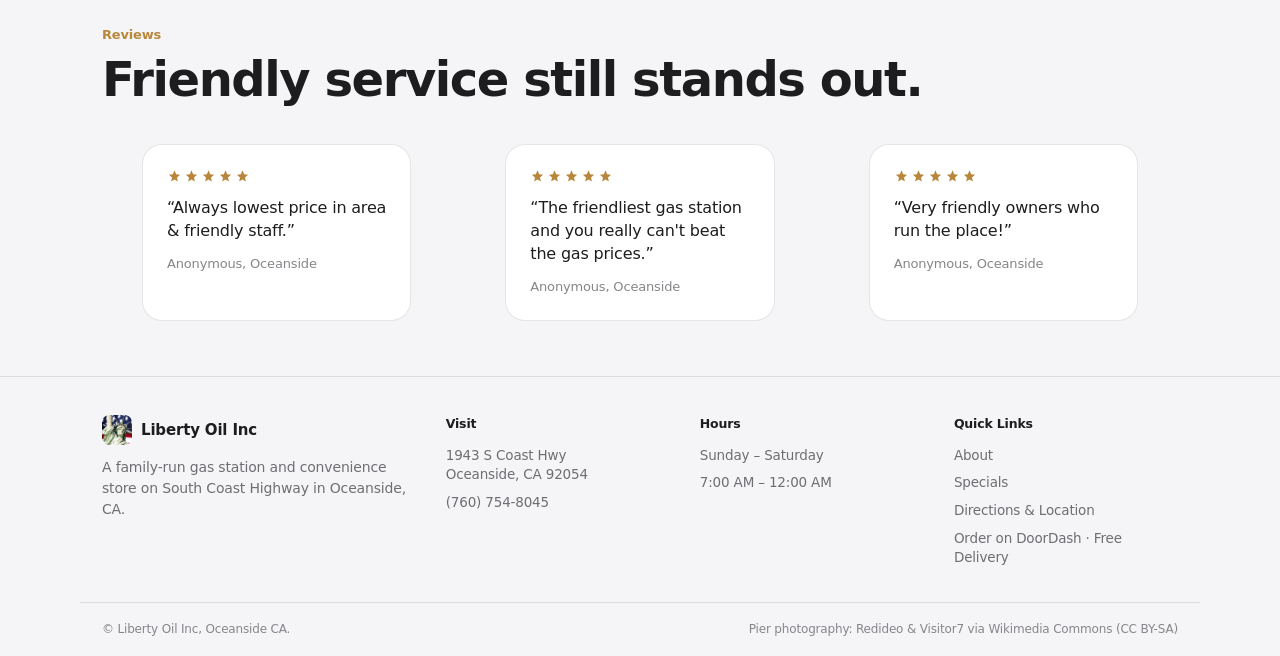
==== commit ad3c7dcf: "Update weekly specials wheel and accessibility" ====
--- a/index.html
+++ b/index.html
@@ -56,6 +56,7 @@
   </script>
 </head>
 <body>
+  <a class="skip-link" href="#main-content">Skip to main content</a>
   <div class="topbar">
     <div class="container topbar-inner">
       <span class="open-status"><span class="open-dot"></span>Open now &middot; 7:00 AM &ndash; 12:00 AM, every day</span>
@@ -95,7 +96,7 @@
       </div>
     </div>
   </header>
-<main>
+<main id="main-content" tabindex="-1">
   <section class="hero">
     <div class="container hero-inner">
       <div class="hero-copy">
@@ -366,21 +367,50 @@
   </footer>
 
   <div class="wheel-backdrop" id="wheelBackdrop" hidden>
-    <div class="wheel-modal" role="dialog" aria-modal="true" aria-label="Spin to win">
+    <div class="wheel-modal" role="dialog" aria-modal="true" aria-labelledby="wheelTitle" aria-describedby="wheelSub">
       <button class="wheel-close" id="wheelClose" aria-label="Close">&times;</button>
       <p class="eyebrow">Spin To Win</p>
-      <h3>Give it a spin!</h3>
-      <p class="wheel-sub" id="wheelSub">Spin to win $1 off when you spend $20 or more.</p>
-      <div class="wheel-stage">
+      <h3 id="wheelTitle">Every spin wins!</h3>
+      <p class="wheel-sub" id="wheelSub">Spin for a free Peanut M&amp;M's with a qualifying grocery purchase of $50 or more.</p>
+      <div class="wheel-stage" aria-hidden="true">
         <div class="wheel-pointer"></div>
-        <div class="wheel-disc" id="wheelDisc"></div>
+        <div class="wheel-disc" id="wheelDisc">
+          <span class="wheel-label wheel-label-1">Free M&amp;M's</span>
+          <span class="wheel-label wheel-label-2">You Win</span>
+          <span class="wheel-label wheel-label-3">Peanut M&amp;M's</span>
+          <span class="wheel-label wheel-label-4">Free Treat</span>
+        </div>
       </div>
       <button class="btn btn-primary" id="wheelSpinBtn" type="button">Spin the Wheel</button>
-      <p class="wheel-result" id="wheelResult" hidden></p>
+      <p class="wheel-result" id="wheelResult" role="status" aria-live="polite" hidden></p>
       <div class="wheel-coupon" id="wheelCoupon" hidden>
-        <img src="assets/coupons/dollar-off-20.svg" alt="Coupon barcode 0096619408399 for $1 off a $20 or more purchase" width="351" height="237">
-        <p>Excludes beer, cigarettes, and gas. Turn your screen brightness up to scan.</p>
-      </div>
+        <div class="prize-card" aria-label="Free Peanut M&amp;M's with a qualifying grocery purchase of $50 or more">
+          <span class="prize-kicker">LIBERTY OIL SPIN &amp; WIN</span>
+          <strong>FREE PEANUT M&amp;M'S</strong>
+          <span>with a qualifying grocery purchase of $50 or more</span>
+        </div>
+        <p>Show this screen at checkout. One reward per qualifying purchase. Gas, tobacco, alcohol, lottery, and services do not count toward the $50 grocery minimum. While supplies last.</p>
+      </div>
+    </div>
+  </div>
+
+  <div class="accessibility-widget" id="accessibilityWidget">
+    <button class="accessibility-toggle" id="accessibilityToggle" type="button" aria-expanded="false" aria-controls="accessibilityPanel">Accessibility</button>
+    <div class="accessibility-panel" id="accessibilityPanel" hidden>
+      <div class="accessibility-head">
+        <strong>Accessibility tools</strong>
+        <button class="accessibility-close" id="accessibilityClose" type="button" aria-label="Close accessibility tools">&times;</button>
+      </div>
+      <p>Adjust the page or have the main content read aloud.</p>
+      <div class="accessibility-actions">
+        <button type="button" id="readPageBtn">Read page</button>
+        <button type="button" id="pauseSpeechBtn">Pause</button>
+        <button type="button" id="stopSpeechBtn">Stop</button>
+        <button type="button" id="largeTextBtn" aria-pressed="false">Larger text</button>
+        <button type="button" id="contrastBtn" aria-pressed="false">High contrast</button>
+        <button type="button" id="resetAccessBtn">Reset</button>
+      </div>
+      <p class="accessibility-status" id="accessibilityStatus" role="status" aria-live="polite">Ready.</p>
     </div>
   </div>
 
@@ -413,6 +443,6 @@
     </button>
   </div>
 
-  <script src="assets/js/site.js?v=7"></script>
+  <script src="assets/js/site.js?v=8"></script>
 </body>
 </html>
--- a/styles.css
+++ b/styles.css
@@ -187,7 +187,7 @@
 .cat-card:hover .cat-arrow svg{transform:translateX(4px);}
 
 /* ---------- Specials grid ---------- */
-.specials-grid{display:grid;grid-template-columns:repeat(3,1fr);gap:16px;}
+.specials-grid{display:grid;grid-template-columns:repeat(4,1fr);gap:16px;}
 .special-item{
   background:var(--surface);border:1px solid var(--hairline);border-radius:var(--r-lg);
   padding:16px;display:flex;flex-direction:column;gap:4px;
@@ -306,6 +306,11 @@
   transition:transform 3.6s cubic-bezier(.18,.65,.24,1);
   will-change:transform;backface-visibility:hidden;transform:translateZ(0) rotate(0deg);
 }
+.wheel-label{position:absolute;left:50%;top:50%;width:84px;margin-left:-42px;margin-top:-9px;color:#fff;font-size:11px;font-weight:700;line-height:1.1;text-align:center;text-shadow:0 1px 2px rgba(0,0,0,.45);transform-origin:42px 9px;}
+.wheel-label-1{transform:rotate(0deg) translateY(-84px);}
+.wheel-label-2{transform:rotate(90deg) translateY(-84px);}
+.wheel-label-3{transform:rotate(180deg) translateY(-84px);}
+.wheel-label-4{transform:rotate(270deg) translateY(-84px);}
 .wheel-result{margin-top:16px;font-size:14.5px;font-weight:500;background:var(--grey-1);border-radius:var(--r-md);padding:12px 14px;line-height:1.45;}
 .wheel-result[hidden]{display:none;}
 #wheelSpinBtn:disabled{opacity:.5;cursor:default;}
@@ -388,14 +393,36 @@
 :root[data-theme="dark"] .about-visual{background:#f2f2f5;}
 
 
-/* ---------- Wheel prize barcode ----------
-   Hard-coded white/black: scanners need dark bars on a light ground, so
-   this must not follow the dark-theme tokens. */
+/* ---------- Wheel prize ---------- */
 .wheel-coupon{margin-top:14px;display:flex;flex-direction:column;align-items:center;gap:8px;}
 .wheel-coupon[hidden]{display:none;}
-.wheel-coupon img{width:100%;max-width:280px;height:auto;background:#fff;border-radius:12px;padding:8px;
-  box-shadow:0 1px 3px rgba(0,0,0,.10);image-rendering:crisp-edges;}
 .wheel-coupon p{font-size:12.5px;color:var(--muted);line-height:1.4;}
+.prize-card{width:100%;max-width:280px;box-sizing:border-box;padding:18px 16px;border:2px solid #5b3516;border-radius:16px;background:linear-gradient(145deg,#fff8e8,#f1c64e);color:#3b220f;box-shadow:0 8px 22px rgba(59,34,15,.16);display:flex;flex-direction:column;gap:7px;}
+.prize-card strong{font-size:22px;line-height:1.05;letter-spacing:-.02em;}
+.prize-card span:last-child{font-size:13px;font-weight:600;line-height:1.35;}
+.prize-kicker{font-size:10px;font-weight:800;letter-spacing:.12em;}
+
+/* ---------- Accessibility ---------- */
+.skip-link{position:fixed;left:12px;top:8px;z-index:200;transform:translateY(-150%);background:#fff;color:#000;border:3px solid #000;border-radius:8px;padding:10px 14px;font-weight:700;}
+.skip-link:focus{transform:translateY(0);}
+:where(a,button,input):focus-visible{outline:3px solid #0a66ff;outline-offset:3px;}
+.accessibility-widget{position:fixed;left:16px;bottom:16px;z-index:75;}
+.accessibility-toggle{border:1px solid var(--hairline);border-radius:999px;background:var(--surface);color:var(--ink);box-shadow:var(--shadow-lg);font:600 13px/1 var(--font);padding:11px 15px;cursor:pointer;}
+.accessibility-panel{position:absolute;left:0;bottom:50px;width:300px;max-width:calc(100vw - 32px);box-sizing:border-box;background:var(--surface);color:var(--ink);border:1px solid var(--hairline);border-radius:18px;box-shadow:var(--shadow-lg);padding:16px;}
+.accessibility-panel[hidden]{display:none;}
+.accessibility-head{display:flex;align-items:center;justify-content:space-between;gap:12px;margin-bottom:7px;}
+.accessibility-head strong{font-size:16px;}
+.accessibility-close{border:0;background:var(--grey-1);color:var(--ink);border-radius:50%;width:30px;height:30px;font-size:19px;cursor:pointer;}
+.accessibility-panel>p{font-size:13px;line-height:1.4;color:var(--muted);}
+.accessibility-actions{display:grid;grid-template-columns:1fr 1fr;gap:8px;margin:13px 0 10px;}
+.accessibility-actions button{border:1px solid var(--hairline);border-radius:10px;background:var(--grey-1);color:var(--ink);font:600 13px/1.2 var(--font);padding:10px 8px;cursor:pointer;}
+.accessibility-actions button[aria-pressed="true"]{background:var(--gold);color:#fff;border-color:var(--gold);}
+.accessibility-status{min-height:18px;margin:0;}
+:root.large-text{font-size:112.5%;}
+:root.high-contrast{--surface:#fff;--ink:#000;--muted:#171717;--hairline:#000;--grey-1:#fff;--grey-2:#f0f0f0;}
+:root.high-contrast body{background:#fff;color:#000;}
+:root.high-contrast a{text-decoration:underline;text-decoration-thickness:2px;}
+:root.high-contrast .btn,:root.high-contrast button{border-color:#000;}
 
 /* ---------- Responsive ---------- */
 @media (max-width:1040px){
@@ -433,6 +460,7 @@
   .footer-grid{grid-template-columns:1fr;gap:26px;padding:40px 20px 26px;}
   .wheel-stage{width:210px;height:210px;}
   .ai-widget{right:14px;bottom:14px;}
+  .accessibility-widget{left:10px;bottom:10px;}
 }
 @media (max-width:430px){
   .topbar{font-size:11.5px;}
